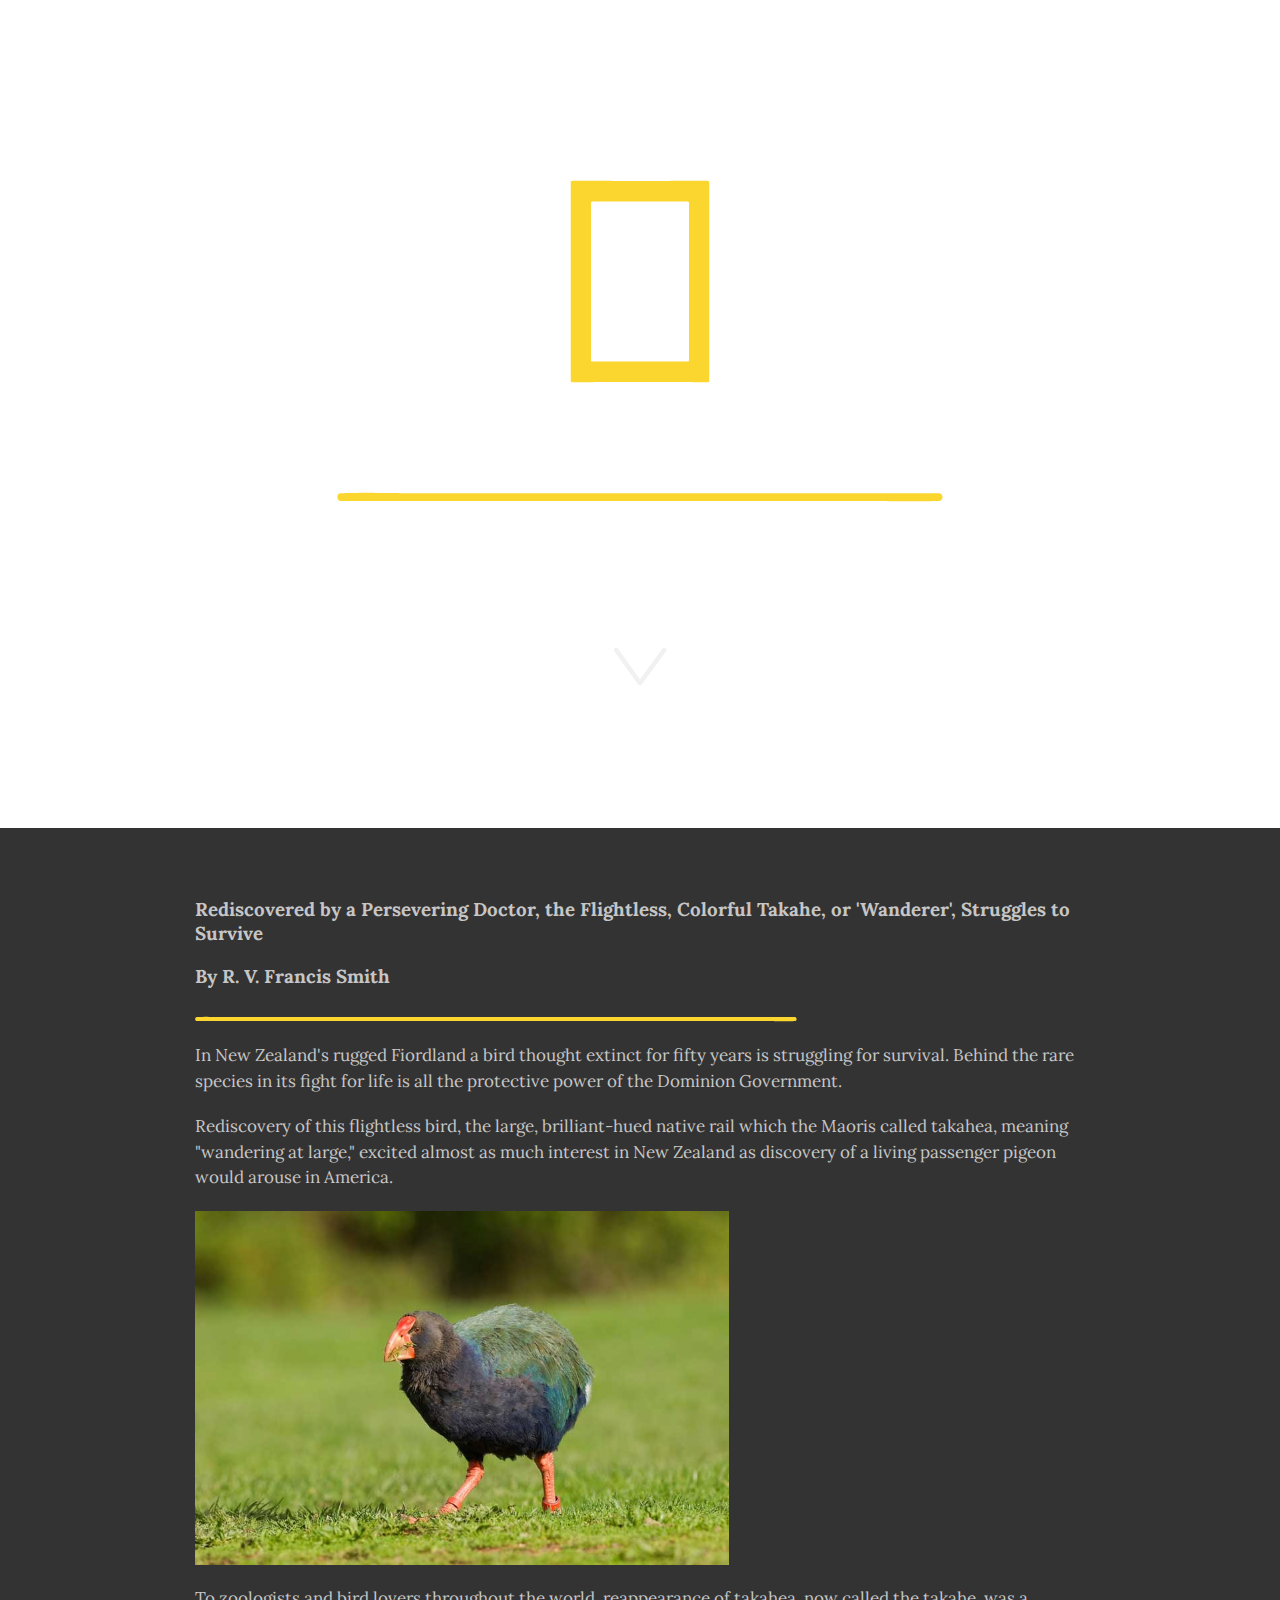
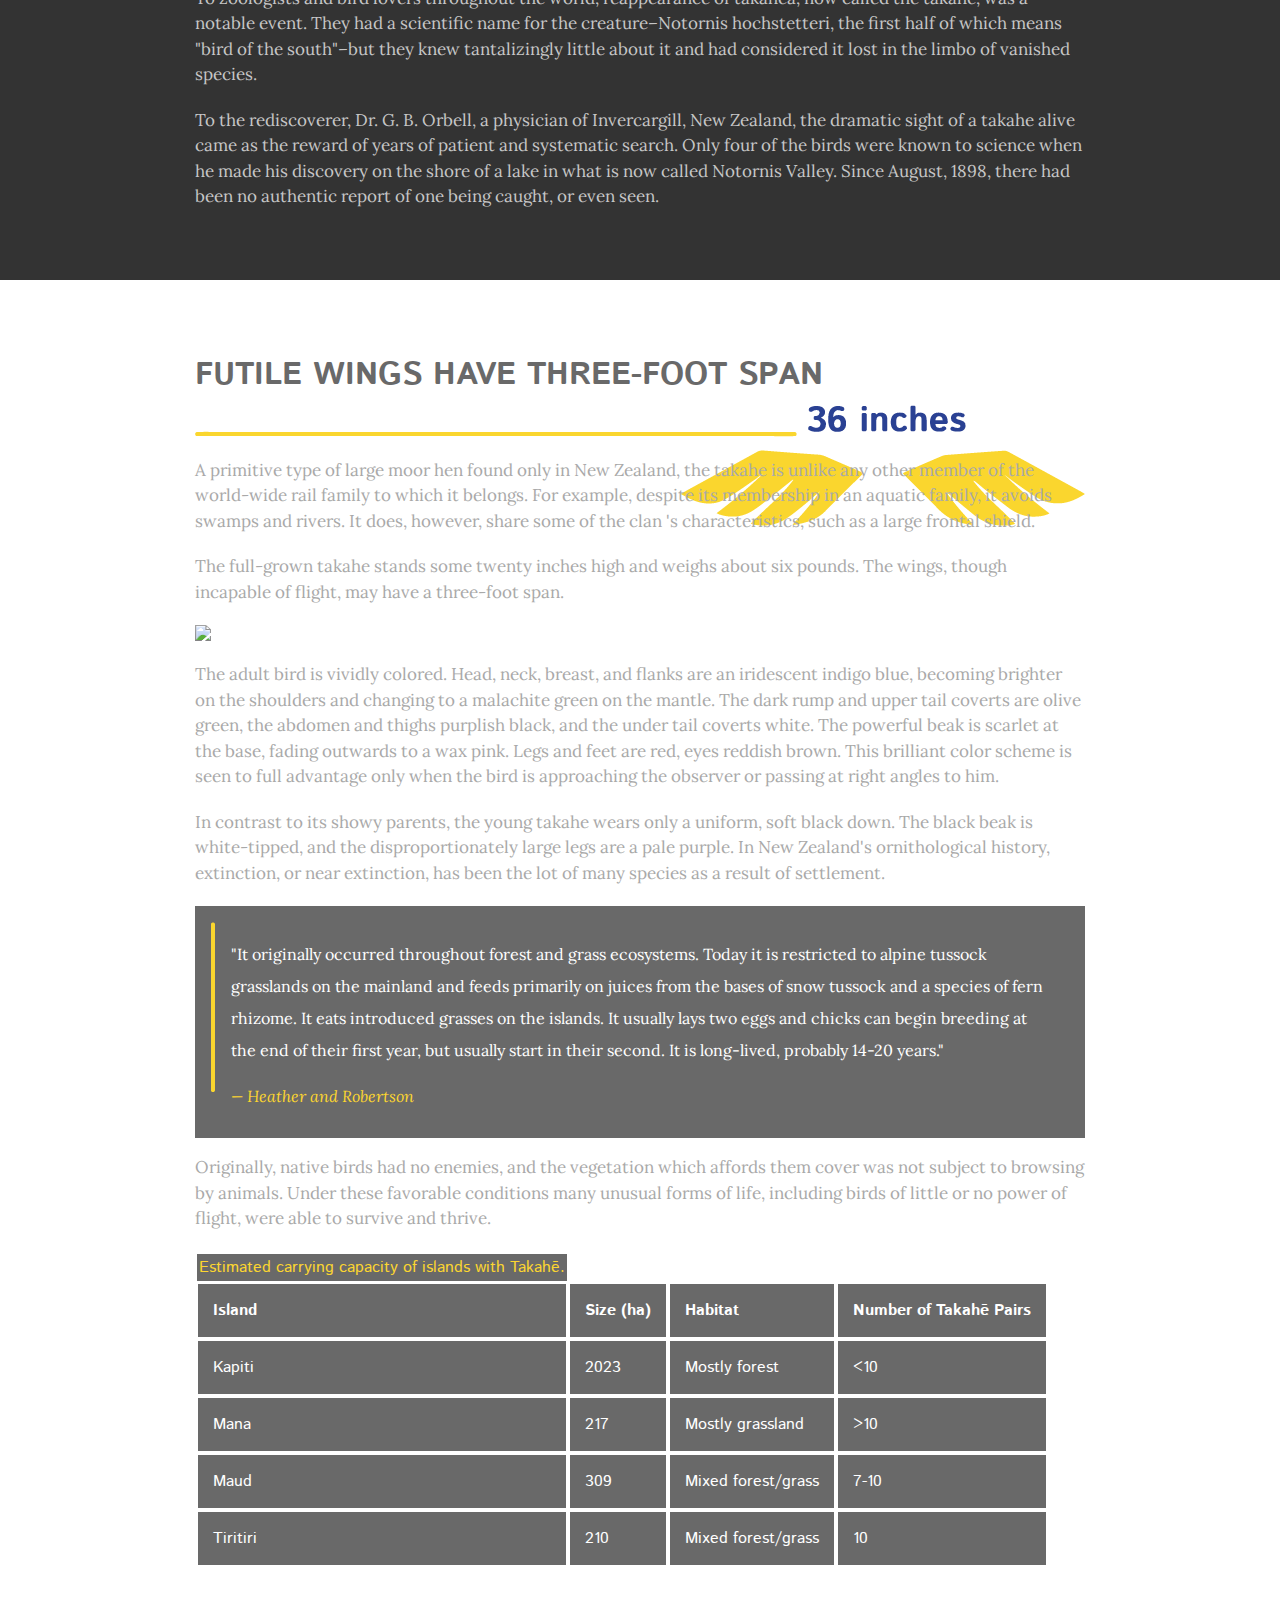
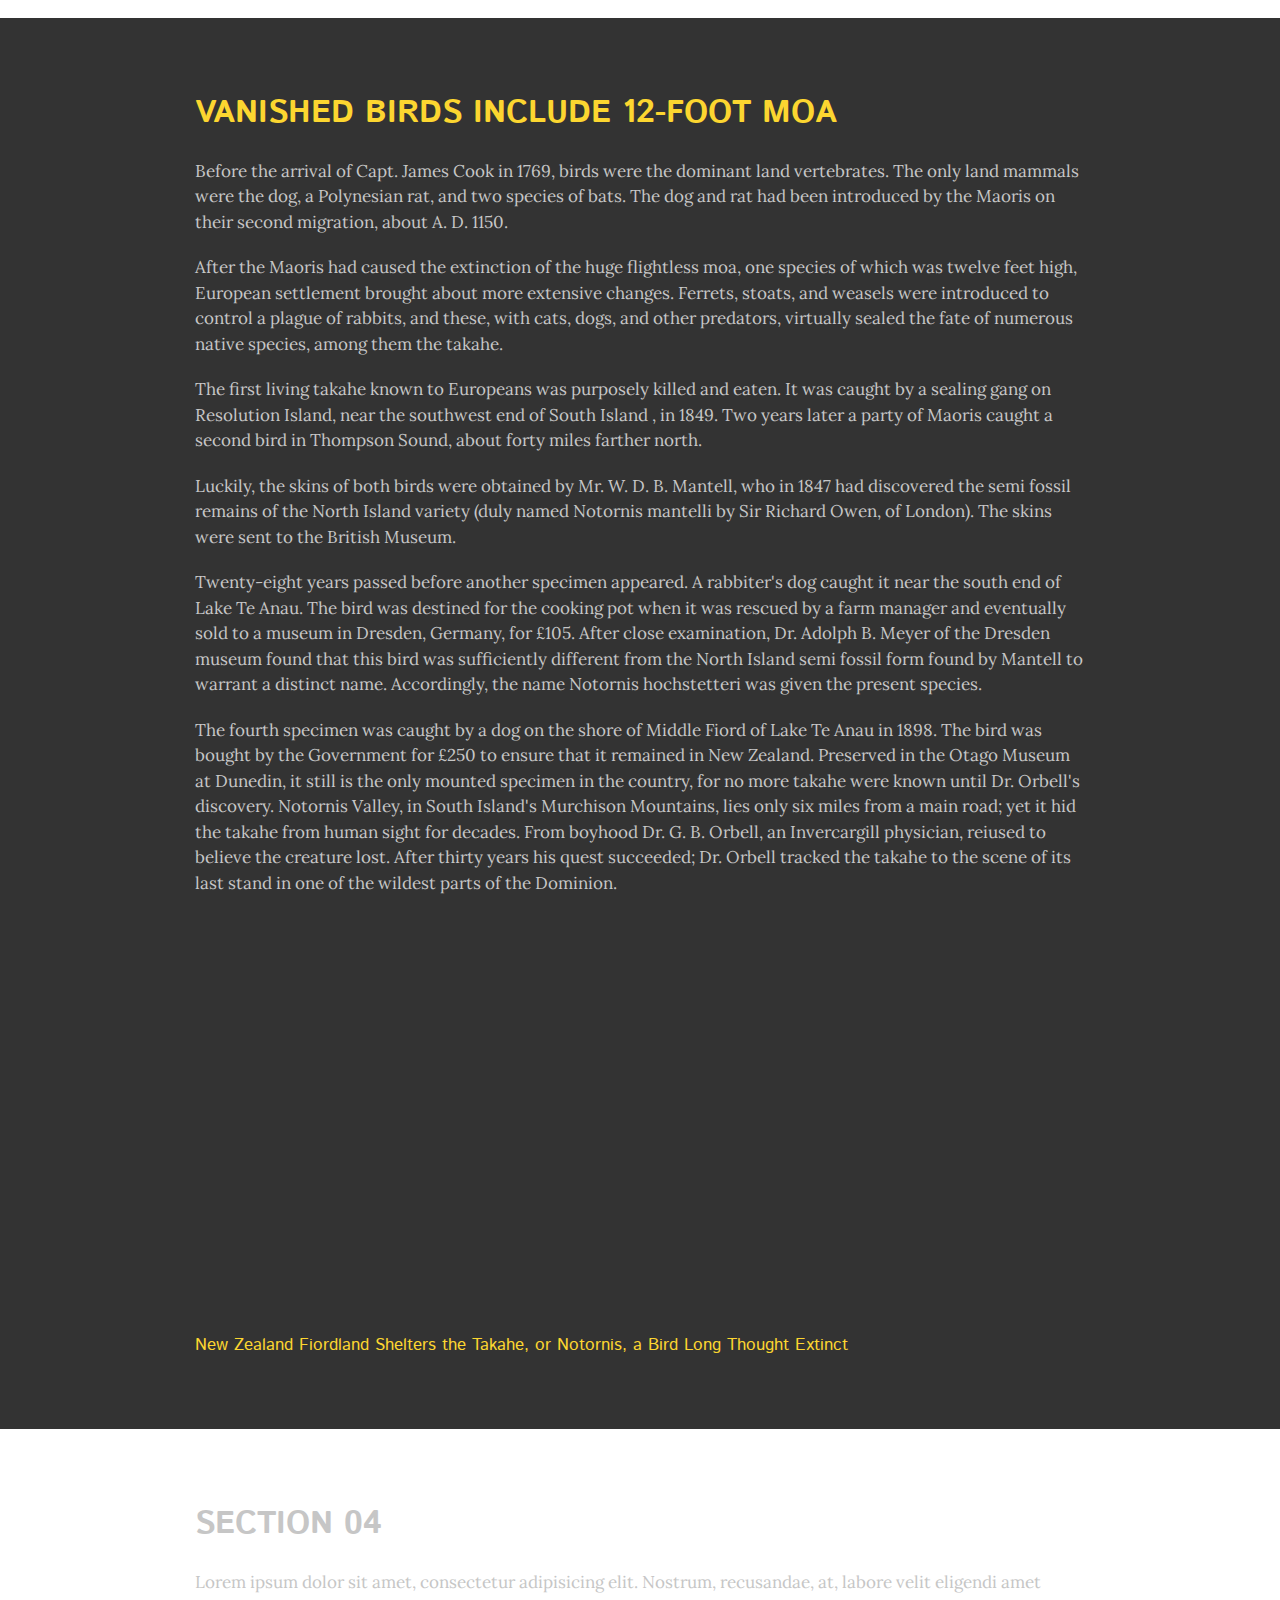
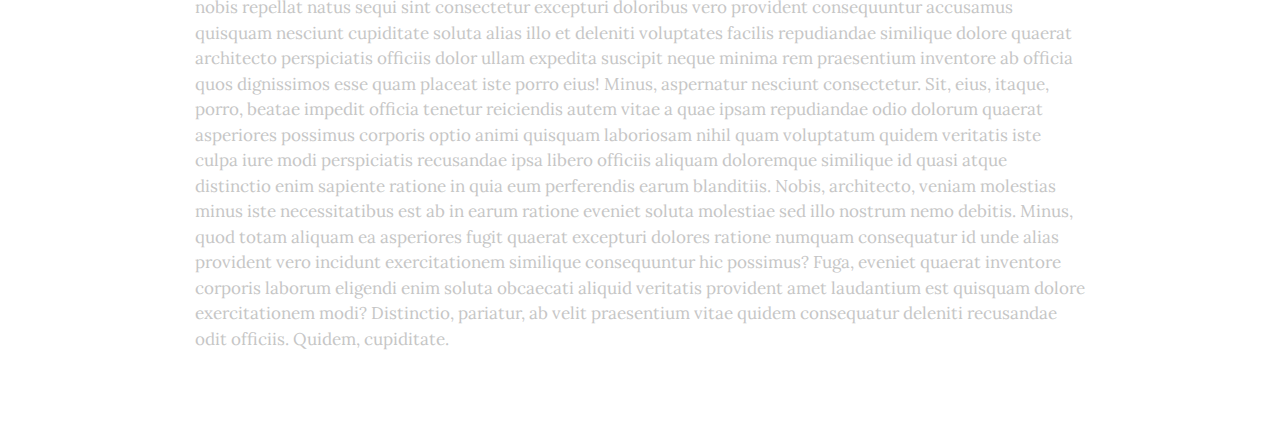
==== adjustment.html @ d8feb7a8 "changing font-family in table and captions" ====
<!DOCTYPE html>
<html>
     <header class="main_header">
      <!---------- Link to css ------------>
   <link href='adjustment-style.css' type='text/css' rel='stylesheet'/> 
       
         <!---------- Link to google font ------------>
    <style>
    @import url('https://fonts.googleapis.com/css?family=Istok+Web:400,700|Lora:400,400i');
    </style>
   <script src="https://ajax.googleapis.com/ajax/libs/jquery/1.11.2/jquery.min.js"></script>
       
<!--------------------- js ------------------>
 <script>
 $(function() {
   $('a[href*=#]:not([href=#])').click(function() {
     if (location.pathname.replace(/^\//,'') == this.pathname.replace(/^\//,'') && location.hostname == this.hostname) {
       var target = $(this.hash);
       target = target.length ? target : $('[name=' + this.hash.slice(1) +']');
       if (target.length) {
         $('html,body').animate({
           scrollTop: target.offset().top
         }, 1000);
         return false;
       }
     }
   });
 });
 </script>
    
        

</header>


  <!---------------- start of body ------------------>
  <body>
<div class="sections">
  
  <section id="hero">
<!---------------- logo ------------------>

      <a class="logo"><img src="img/national-geographic-logo@72x.png"></a>
      <h1>The National</h1>
    <h1> Geographic Magazine</h1>
          <div class="yellow-line"><img src="img/yellow-line@72x.png">
        </div>
          <h1>Finding an 'Extinct' New Zealand Bird</h1>
       
       <a class="arrow" href="#intro"><img src="img/small-arrow@72x.png"></a>
  </section>

  <section class="row dark" id="intro">
    <div class="content">
   
      <h3>Rediscovered by a Persevering Doctor, the Flightless, Colorful Takahe, or 'Wanderer', Struggles to Survive</h3>
      <h3>By R. V. Francis Smith</h3>
       <img src="img/yellow-line-thin@72x.png"> 
      
      <p>In New Zealand's rugged Fiordland a bird thought extinct for fifty years is struggling for survival. Behind the rare species in its fight for life is all the protective power of the Dominion Government.</p>
      <p>Rediscovery of this flightless bird, the large, brilliant-hued native rail which the Maoris called takahea, meaning "wandering at large," excited almost as much interest in New Zealand as discovery of a living passenger pigeon would arouse in America.</p>
      <section class="takahe-grass">
            
      <img src="img/takahe-grass.jpg">
      </section>
      <p>To zoologists and bird lovers throughout the world, reappearance of takahea, now called the takahe, was a notable event. They had a scientific name for the creature–Notornis hochstetteri, the first half of which means "bird of the south"–but they knew tantalizingly little about it and had considered it lost in the limbo of vanished species.</p>
    
      <p> To the rediscoverer, Dr. G. B. Orbell, a physician of Invercargill, New Zealand, the dramatic sight of a takahe alive came as the reward of years of patient and systematic search. Only four of the birds were known to science when he made his discovery on the shore of a lake in what is now called Notornis Valley. Since August, 1898, there had been no authentic report of one being caught, or even seen.</p>
      </div>
   </section>
   
   <!-- END row -->

  <section class="row" id="sec02">
    <div class="content">
      <h1>Futile Wings Have Three-Foot Span</h1>
       <img src="img/yellow-line-thin@72x.png"> 
      <p>
          A primitive type of large moor hen found only in New Zealand, the takahe is unlike any other member of the world-wide rail family to which it belongs. For example, despite its membership in an aquatic family, it avoids swamps and rivers. It does, however, share some of the clan 's characteristics, such as a large frontal shield.
      </p>
      <p>
          The full-grown takahe stands some twenty inches high and weighs about six pounds. The wings, though incapable of flight, may have a three-foot span.
      </p>
  
     <section class="takahe-bright">
      <img src="https://i.pinimg.com/originals/1d/c5/73/1dc573024960bf6b47e0f9b8e87a0f73.jpg">
     
      </section>
    <section class="takahe-wings">
       <img src="img/wing-span@72x.png">
    </section>
      <p>
          The adult bird is vividly colored. Head, neck, breast, and flanks are an iridescent indigo blue, becoming brighter on the shoulders and changing to a malachite green on the mantle. The dark rump and upper tail coverts are olive green, the abdomen and thighs purplish black, and the under tail coverts white. The powerful beak is scarlet at the base, fading outwards to a wax pink. Legs and feet are red, eyes reddish brown.

          This brilliant color scheme is seen to full advantage only when the bird is approaching the observer or passing at right angles to him.

      </p>
      <p>
           In contrast to its showy parents, the young takahe wears only a uniform, soft black down. The black beak is white-tipped, and the disproportionately large legs are a pale purple.

           In New Zealand's ornithological history, extinction, or near extinction, has been the lot of many species as a result of settlement.
      </p>
      <div class="quote">
      <div class="yellow-vertical">
      <img src="img/yellow-line-vertical@72x.png"></div>
      <p>
      <quote>
          "It originally occurred throughout forest and grass ecosystems. Today it is restricted to alpine tussock grasslands on the mainland and feeds primarily on juices from the bases of snow tussock and a species of fern rhizome. It eats introduced grasses on the islands. It usually lays two eggs and chicks can begin breeding at the end of their first year, but usually start in their second. It is long-lived, probably 14-20 years."    
    </quote>  
</p>
     
    <cite> — Heather and Robertson </cite>

        </div>
        <p>
            Originally, native birds had no enemies, and the vegetation which affords them cover was not subject to browsing by animals. Under these favorable conditions many unusual forms of life, including birds of little or no power of flight, were able to survive and thrive.
        </p>
        
        <!----------<img src="img/carrying-capacity.png">  --->
        
        <table class="table">
                    <caption> Estimated carrying capacity of islands with Takahē.</caption>

                    <tr>
                        <th>Island</th>
                        <th>Size (ha)</th>
                        <th>Habitat</th>
                        <th>Number of Takahē Pairs</th>
                    </tr>
                    <tr>
                        <td>Kapiti</td>
                        <td>2023</td>
                        <td>Mostly forest</td>
                        <td>&lt;10</td>
                    </tr>
                    <tr>
                        <td>Mana</td>
                        <td>217</td>
                        <td>Mostly grassland</td>
                        <td>>10</td>
                    </tr>
                    <tr>
                        <td>Maud</td>
                        <td>309</td>
                        <td>Mixed forest/grass</td>
                        <td>7-10</td>
                    </tr>
                    <tr>
                        <td>Tiritiri</td>
                        <td>210</td>
                        <td>Mixed forest/grass</td>
                        <td>10</td>
                    </tr>
                </table>
      </div>
      </section>
     
    <!---------------- END da row -------------->

  <section class="row dark" id="sec03">
    <div class="content">
      <h1>Vanished Birds Include 12-Foot Moa</h1>
      <p>Before the arrival of Capt. James Cook in 1769, birds were the dominant land vertebrates. The only land mammals were the dog, a Polynesian rat, and two species of bats. The dog and rat had been introduced by the Maoris on their second migration, about A. D. 1150.</p>
      <p>
      After the Maoris had caused the extinction of the huge flightless moa, one species of which was twelve feet high, European settlement brought about more extensive changes. Ferrets, stoats, and weasels were introduced to control a plague of rabbits, and these, with cats, dogs, and other predators, virtually sealed the fate of numerous native species, among them the takahe.
      </p>
      <p>
          The first living takahe known to Europeans was purposely killed and eaten. It was caught by a sealing gang on Resolution Island, near the southwest end of South Island , in 1849. Two years later a party of Maoris caught a second bird in Thompson Sound, about forty miles farther north.
      </p>
      
    <p>
        Luckily, the skins of both birds were obtained by Mr. W. D. B. Mantell, who in 1847 had discovered the semi fossil remains of the North Island variety (duly named Notornis mantelli by Sir Richard Owen, of London). The skins were sent to the British Museum.
    </p>
     <p>
         
         Twenty-eight years passed before another specimen appeared. A rabbiter's dog caught it near the south end of Lake Te Anau. The bird was destined for the cooking pot when it was rescued by a farm manager and eventually sold to a museum in Dresden, Germany, for £105.
        After close examination, Dr. Adolph B. Meyer of the Dresden museum found that this bird was sufficiently different from the North Island semi fossil form found by Mantell to warrant a distinct name. Accordingly, the name Notornis hochstetteri was given the present species.
     </p>
     
     <p>
         The fourth specimen was caught by a dog on the shore of Middle Fiord of Lake Te Anau in 1898. The bird was bought by the Government for £250 to ensure that it remained in New Zealand. Preserved in the Otago Museum at Dunedin, it still is the only mounted specimen in the country, for no more takahe were known until Dr. Orbell's discovery.

        Notornis Valley, in South Island's Murchison Mountains, lies only six miles from a main road; yet it hid the takahe from human sight for decades. From boyhood Dr. G. B. Orbell, an Invercargill physician, reiused to believe the creature lost. After thirty years his quest succeeded; Dr. Orbell tracked the takahe to the scene of its last stand in one of the wildest parts of the Dominion.
     </p>
      <style>
      #map {
        height: 400px;
        width: 100%;
       }
    </style>
      <div id="map"></div>
    <script>
      function initMap() {
        var uluru = {lat: -45.232728, lng: 167.500129};
        var map = new google.maps.Map(document.getElementById('map'), {
          zoom: 6.5,
          center: uluru
        });
        var marker = new google.maps.Marker({
          position: uluru,
          map: map
        });
      }
    </script>     
    <script async defer
    src="https://maps.googleapis.com/maps/api/js?key=AIzaSyCm8Kl_tvmMk_dpbLl_w2_If7Wk49fH0-c&callback=initMap">
    </script>
     <!-------- map ----
     <img src="img/new-zealand.png">
      ----->
      
      <p class="map-caption">
           New Zealand Fiordland Shelters the Takahe, or Notornis, a Bird Long Thought Extinct
      </p>
      </div>
  </section><!-- END this row ------->

  <section class="row" id="sec04">
    <div class="content">
      <h1>Section 04</h1>
      <p>Lorem ipsum dolor sit amet, consectetur adipisicing elit. Nostrum, recusandae, at, labore velit eligendi amet nobis repellat natus sequi sint consectetur excepturi doloribus vero provident consequuntur accusamus quisquam nesciunt cupiditate soluta alias illo et deleniti voluptates facilis repudiandae similique dolore quaerat architecto perspiciatis officiis dolor ullam expedita suscipit neque minima rem praesentium inventore ab officia quos dignissimos esse quam placeat iste porro eius! Minus, aspernatur nesciunt consectetur. Sit, eius, itaque, porro, beatae impedit officia tenetur reiciendis autem vitae a quae ipsam repudiandae odio dolorum quaerat asperiores possimus corporis optio animi quisquam laboriosam nihil quam voluptatum quidem veritatis iste culpa iure modi perspiciatis recusandae ipsa libero officiis aliquam doloremque similique id quasi atque distinctio enim sapiente ratione in quia eum perferendis earum blanditiis. Nobis, architecto, veniam molestias minus iste necessitatibus est ab in earum ratione eveniet soluta molestiae sed illo nostrum nemo debitis. Minus, quod totam aliquam ea asperiores fugit quaerat excepturi dolores ratione numquam consequatur id unde alias provident vero incidunt exercitationem similique consequuntur hic possimus? Fuga, eveniet quaerat inventore corporis laborum eligendi enim soluta obcaecati aliquid veritatis provident amet laudantium est quisquam dolore exercitationem modi? Distinctio, pariatur, ab velit praesentium vitae quidem consequatur deleniti recusandae odit officiis. Quidem, cupiditate.</p>
    </div>
  </section><!-- END row -->
  
  <!-- Scroll-to-Top -->
  <a href="#" class="scrollup"><i class="fa fa-arrow-circle-o-up"></i></a>
  
</div><!-- END sections -->
</body>
</html>
---- adjustment-style.css ----
* {
  box-sizing: border-box;
}

body {
  color: #c6c6c6;
  background-color: white;
  font-family: 'lora', sans-serif;
  font-size: 1em;
  padding: 0;
  margin: 0;
}

a {
  text-decoration: none;
}


/*-------------------- add shadow to h1--------*/

h1 {
  font-size: 2em;
  line-height: 1.5em;
  text-transform: uppercase;
  font-family: 'istok web', sans-serif;
}

h2 {
    text-align: left;
    font-size: .7em;
    display: inline-block;
}

p {
  margin-bottom: 20px;
  font-size: 17px;
   line-height: 1.5em;
}

#intro h1 {
   color: #FCD630;
}
.row {
  width: 100%;  
  margin: 0 auto;
  position: relative;
  padding: 0 2%;
}
.content {
  max-width: 940px;
  width: 100%;  
  margin: 0 auto;
  padding: 50px 2% 50px;
}
.header .row .content {}
.dark {background:#333;}

#hero {
  position: relative;
  background: url(https://images.pexels.com/photos/1005255/pexels-photo-1005255.jpeg?auto=compress&cs=tinysrgb&dpr=2&h=650&w=940) no-repeat center center fixed;
  background-size: cover;
  text-align: center;
  color: #fff;
  padding-top: 20vh;
  padding-bottom: 15vh;
  min-height: 50vh;
  letter-spacing: 2px;
  font-family: "istok web", sans-serif;
}
#hero h1 {
  font-size: 2em;
  line-height: .5em;
  text-align: center;
}

@media only screen and (max-width: 766px) {
  .header {
    padding-top: 25px;
  }
}

@media only screen and (max-width: 766px) {
  #hero {
      background: 100vh;
  }
}

.logo {
  width: 50px;
  margin: auto;
  display: inline;
  line-height: 1em;
}
@media only screen and (max-width: 766px) {
  .logo {
    float: none;
  }
}
.yellow-line {
  padding-bottom: 2em;
    
}
.arrow {
  padding-top: 3em;
  margin: auto;
  display: inline-block;
}

.arrow img:hover {
    transform: scale(1.3, 1.3);
    transition: .3s
}
@media only screen and (max-width: 766px) {
  .arrow {
    float: none;
  }
}

.takahe-grass img {
    width: 60%;
    height: 50%;
    
}

/*-------- img hover --------
.takahe-grass img:hover {
    transform: scale(1.3, 1.3);
    transition: .3s
}

------*/

#sec02 h1 {
    
    color: dimgray;
}

#sec02 {
    
    color: darkgray
}

.takahe-bright img {
    max-width: 50vw;
    height: 50vh;
    
}

.takahe-wings img {
    float: right;
    margin-top: -15em;
}

.quote {
    background: dimgrey;
    padding-bottom: 2em;
}

.quote p {
    font-size: 1em;
    line-height: 2em;
    padding-top: 2em;
    padding-left: 2em;
    padding-right: 2em;
    color: white;
    
}

.quote cite {
    color: #FCD630;
}

.quote img {
    display: inline-flex;
    float: left;
    padding-right: 1em;
    padding-left: 1em;
    padding-top: 1em;
    
}
table  {
  font-family: 'istok web', sans-serif;
}

th, td {
    padding: 15px;
    text-align: left;
    border: 1px solid;
    background: dimgrey;
    color: white;
}

.table caption {
    
    text-align: left;
    margin: auto;
    display: inline-table;
    background: dimgrey;
    color: #FCD630;
    font-family: 'istok web', sans-serif;
}


#sec03 h1 

{
    color: #FCD630;
    
}

.map-caption {
    
    color: #FCD630;
    font-family: 'istok web', sans-serif;
}
/*---------------- nav ---------

@media only screen and (max-width: 766px) {
  nav {
    width: 100%;
  }
}
nav ul {
  list-style: none;
  overflow: hidden;
}
@media only screen and (max-width: 766px) {
  nav ul {
    padding-top: 10px;
    margin-bottom: 22px;
    float: left;
    text-align: center;
    width: 100%;
  }
}
nav ul li {
  display: inline-block;
  margin: auto;
  line-height: 1.5;
}
@media only screen and (max-width: 766px) {
  nav ul li {
    width: 100%;
    padding: 7px 0;
    margin: 0;
  }
}
nav ul a {
  color: #888888;
  text-transform: uppercase;
  font-size: 12px;
  border-top: 1px solid transparent;
  border-bottom: 1px solid transparent;
  transition: all 500ms linear;
}
nav ul a.active {
  border-top: 1px solid gray;
  border-bottom: 1px solid gray;
  transition: all 500ms 100ms linear;
}


-------*/
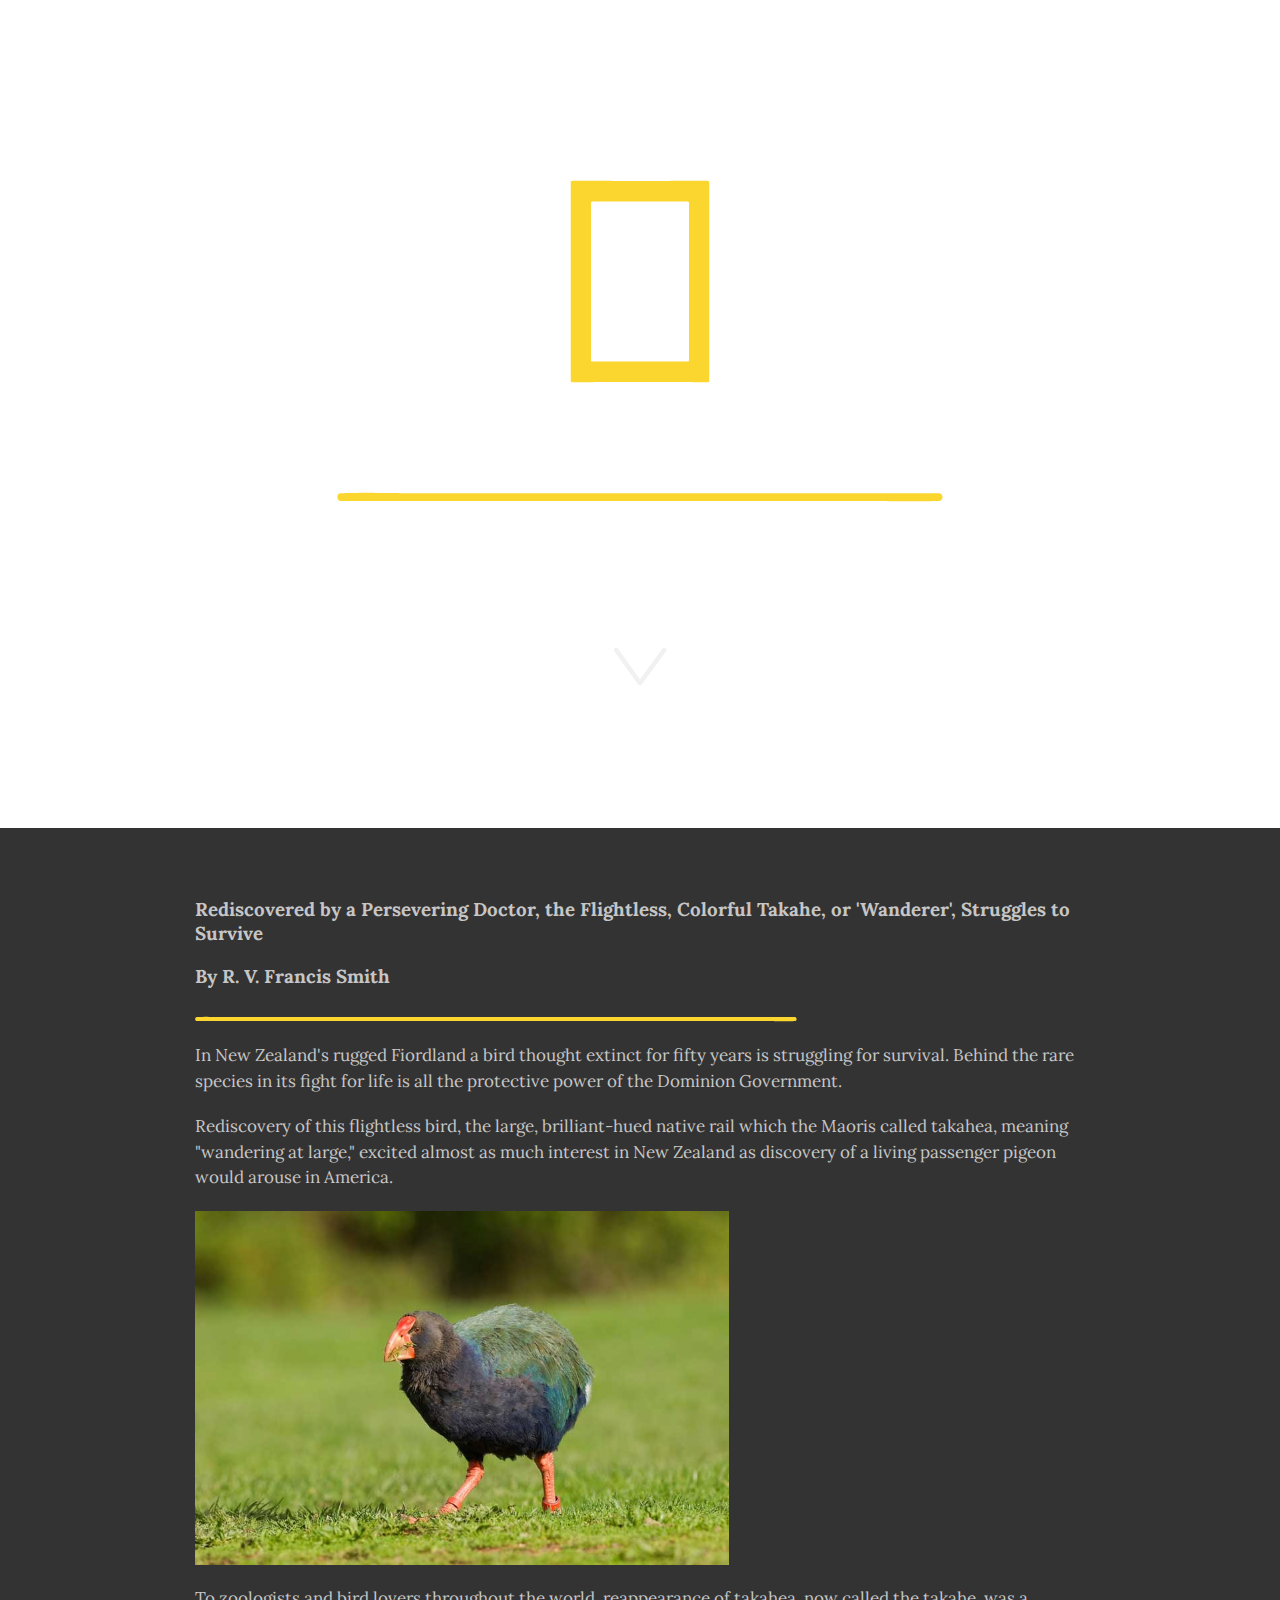
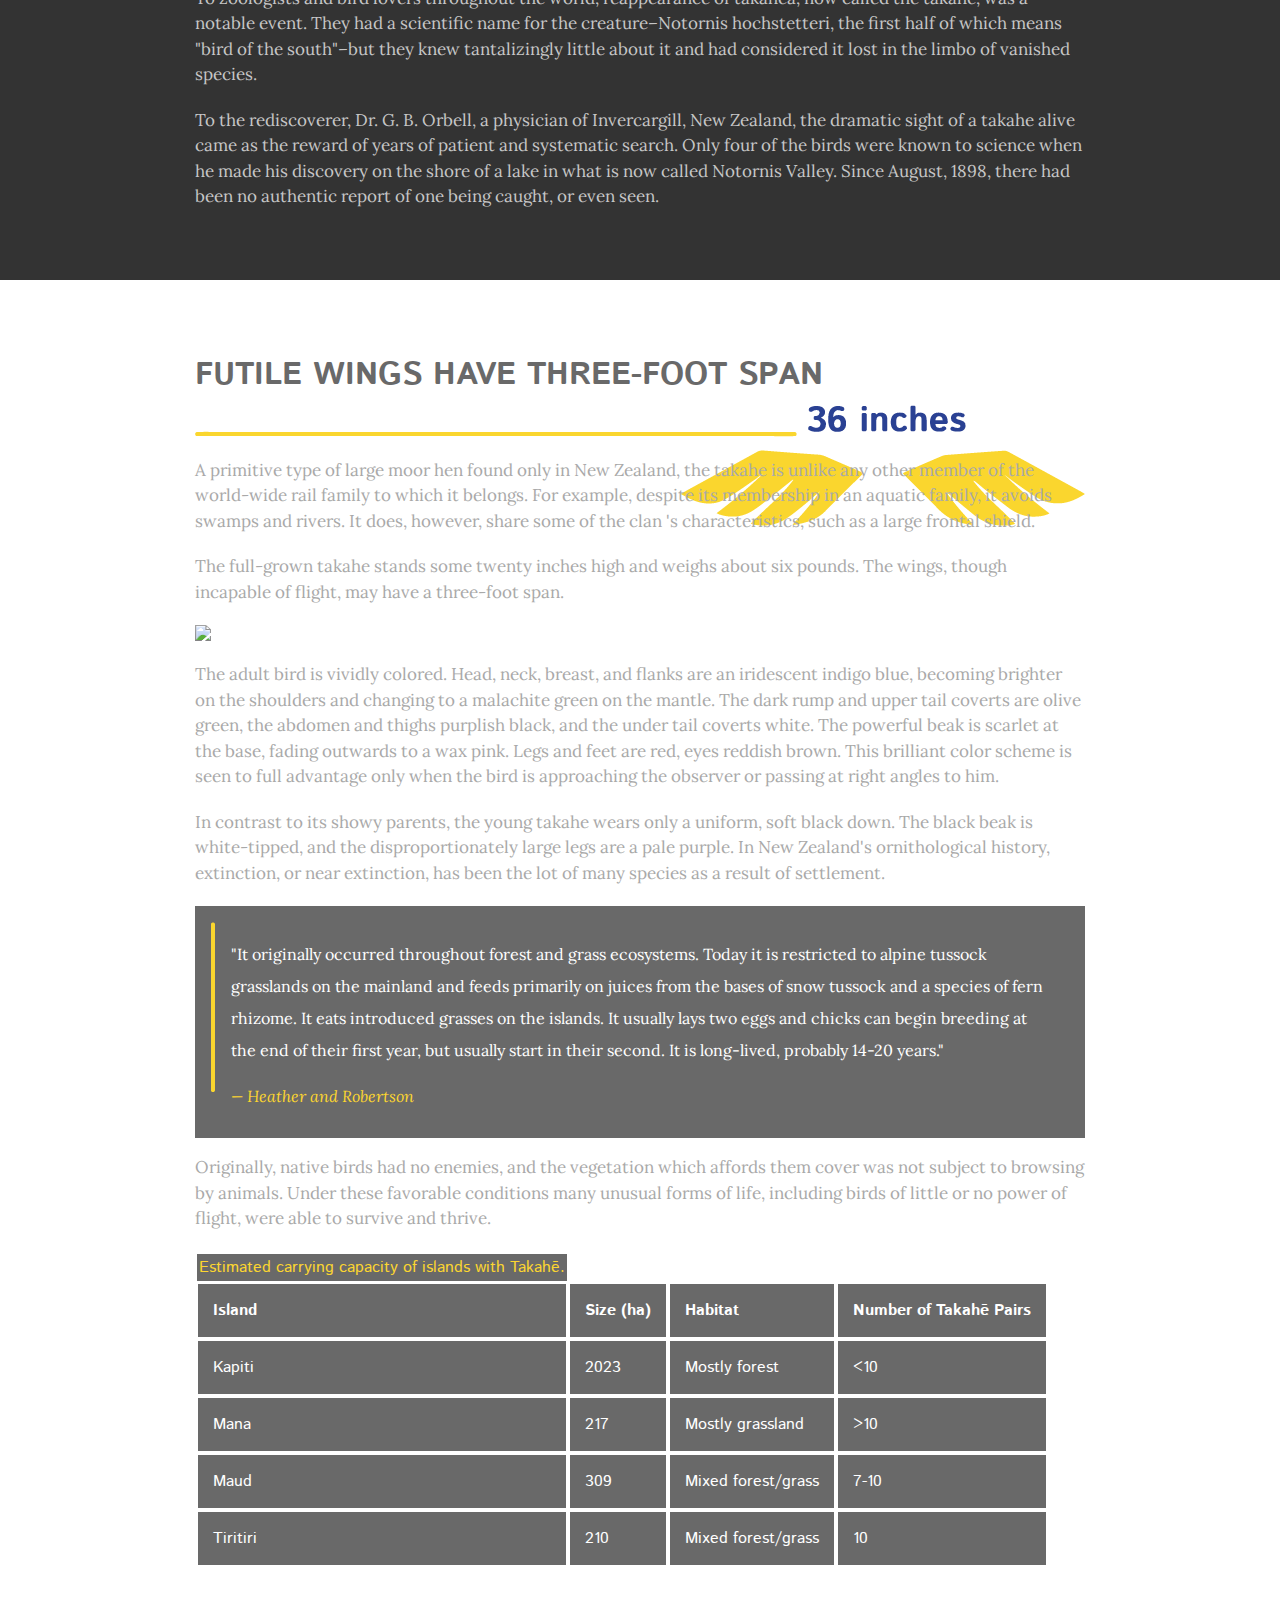
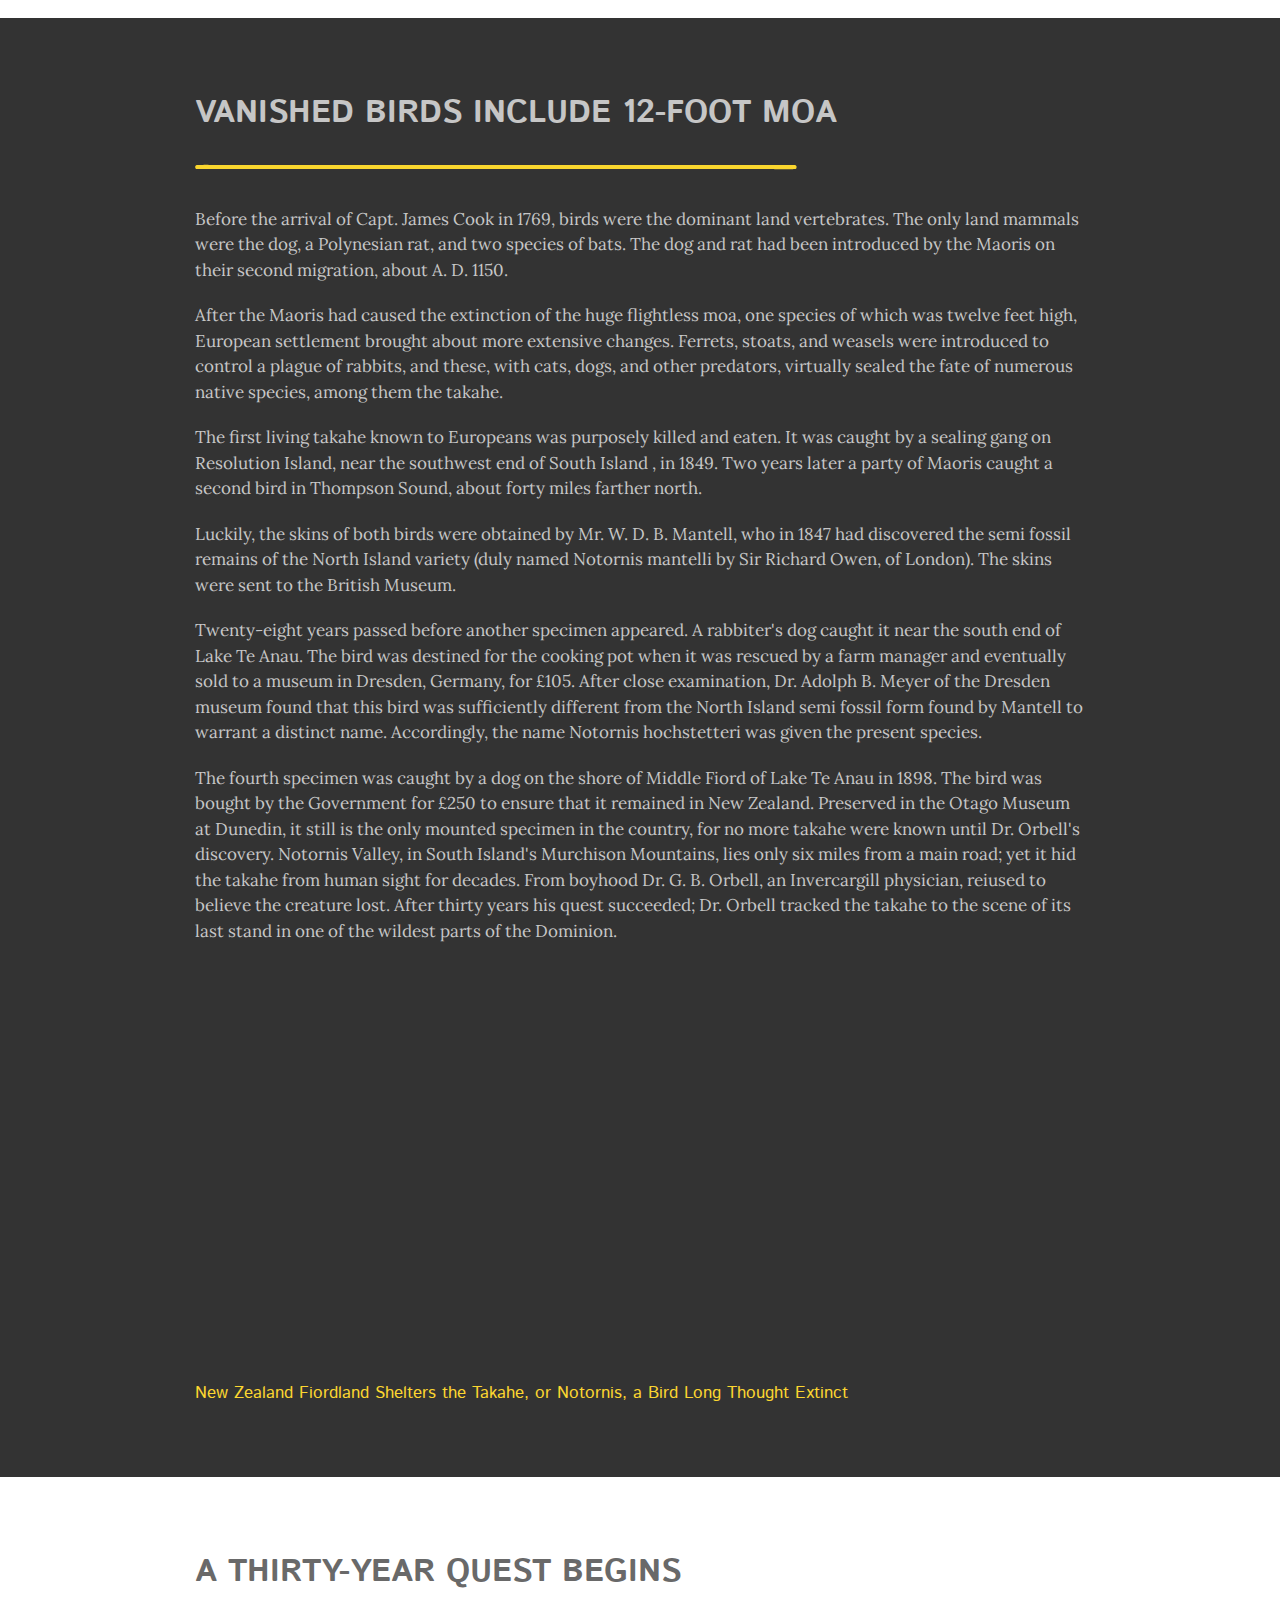
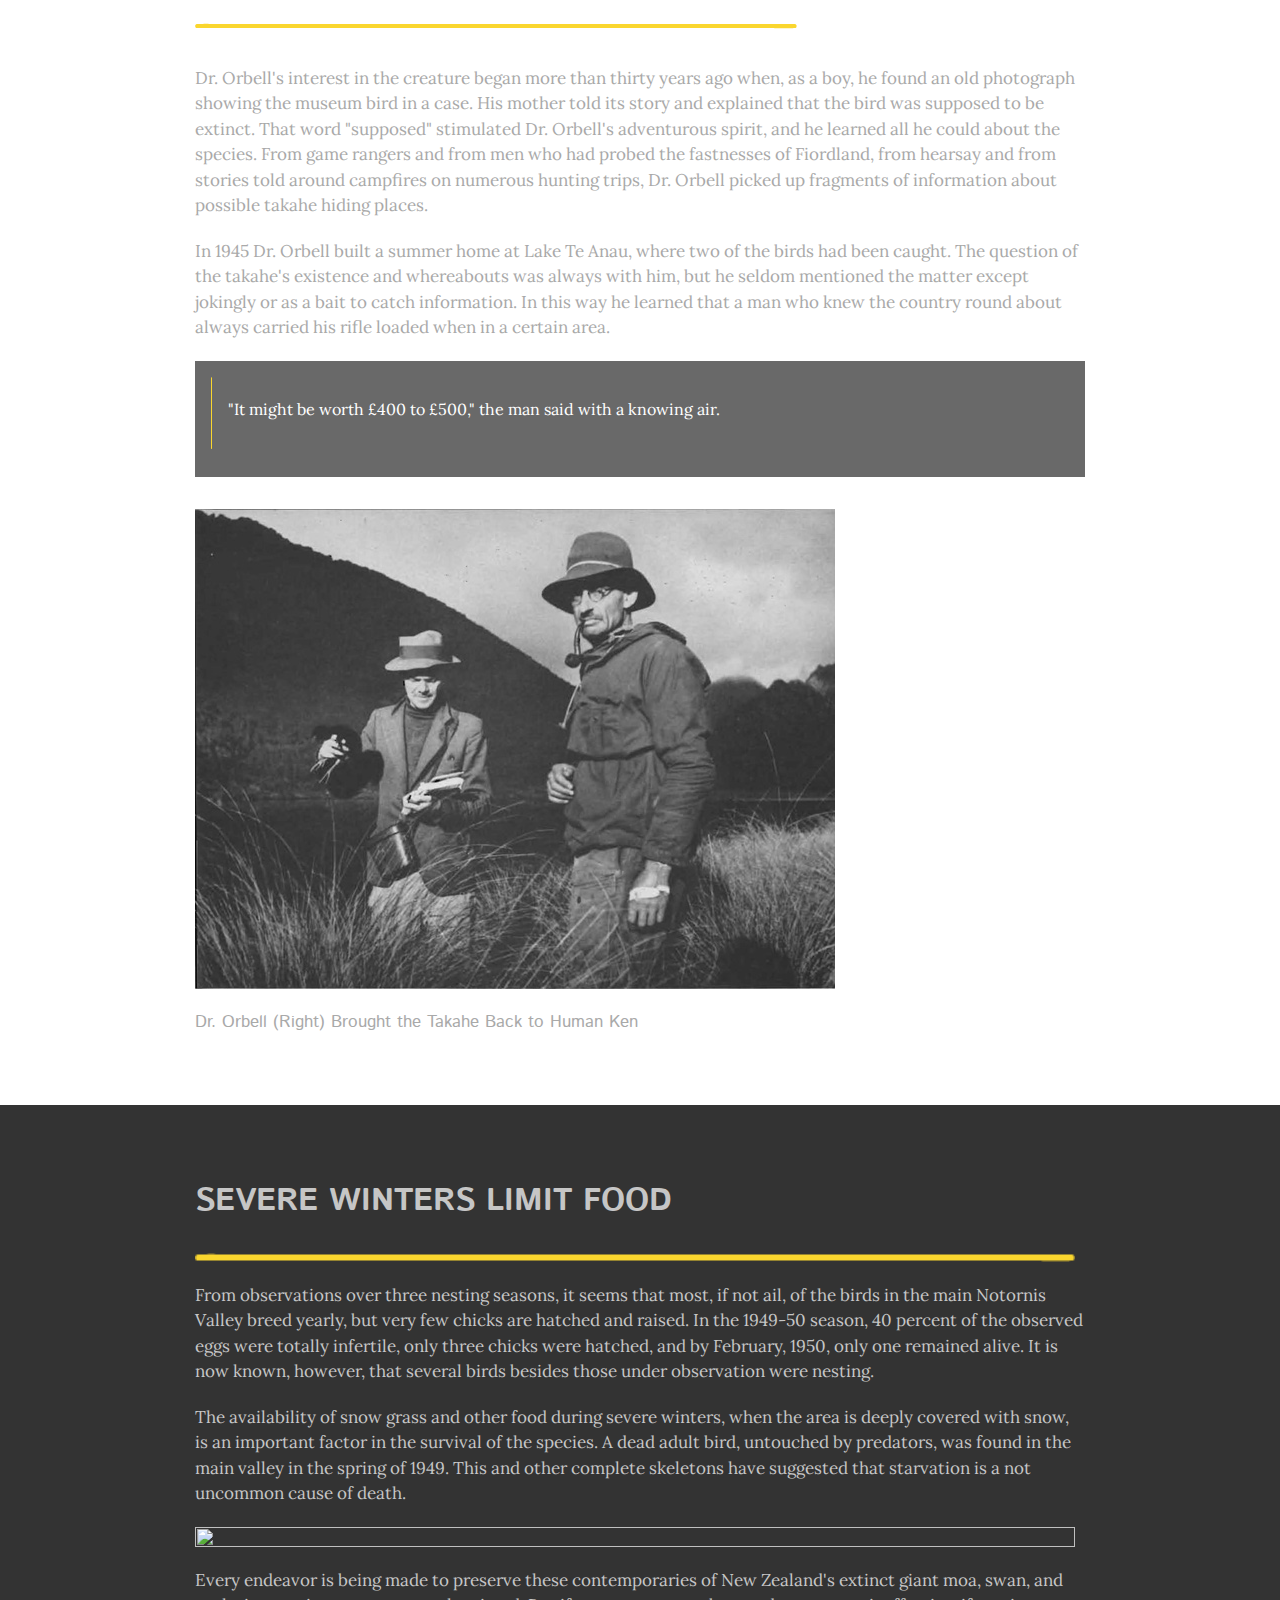
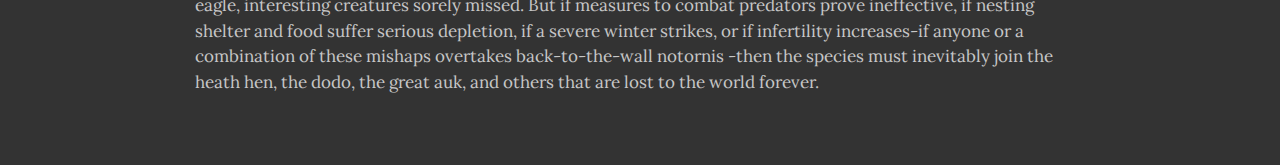
==== commit c0da42e1: "adding section 5, adding winter img" ====
--- a/adjustment.html
+++ b/adjustment.html
@@ -159,7 +159,8 @@
 
   <section class="row dark" id="sec03">
     <div class="content">
-      <h1>Vanished Birds Include 12-Foot Moa</h1>
+      <h1>Vanished Birds Include 12-Foot Moa
+       <img src="img/yellow-line-thin@72x.png"> </h1>
       <p>Before the arrival of Capt. James Cook in 1769, birds were the dominant land vertebrates. The only land mammals were the dog, a Polynesian rat, and two species of bats. The dog and rat had been introduced by the Maoris on their second migration, about A. D. 1150.</p>
       <p>
       After the Maoris had caused the extinction of the huge flightless moa, one species of which was twelve feet high, European settlement brought about more extensive changes. Ferrets, stoats, and weasels were introduced to control a plague of rabbits, and these, with cats, dogs, and other predators, virtually sealed the fate of numerous native species, among them the takahe.
@@ -213,14 +214,64 @@
            New Zealand Fiordland Shelters the Takahe, or Notornis, a Bird Long Thought Extinct
       </p>
       </div>
-  </section><!-- END this row ------->
+  </section>
+  <!------------------ END this row ------->
 
   <section class="row" id="sec04">
     <div class="content">
-      <h1>Section 04</h1>
-      <p>Lorem ipsum dolor sit amet, consectetur adipisicing elit. Nostrum, recusandae, at, labore velit eligendi amet nobis repellat natus sequi sint consectetur excepturi doloribus vero provident consequuntur accusamus quisquam nesciunt cupiditate soluta alias illo et deleniti voluptates facilis repudiandae similique dolore quaerat architecto perspiciatis officiis dolor ullam expedita suscipit neque minima rem praesentium inventore ab officia quos dignissimos esse quam placeat iste porro eius! Minus, aspernatur nesciunt consectetur. Sit, eius, itaque, porro, beatae impedit officia tenetur reiciendis autem vitae a quae ipsam repudiandae odio dolorum quaerat asperiores possimus corporis optio animi quisquam laboriosam nihil quam voluptatum quidem veritatis iste culpa iure modi perspiciatis recusandae ipsa libero officiis aliquam doloremque similique id quasi atque distinctio enim sapiente ratione in quia eum perferendis earum blanditiis. Nobis, architecto, veniam molestias minus iste necessitatibus est ab in earum ratione eveniet soluta molestiae sed illo nostrum nemo debitis. Minus, quod totam aliquam ea asperiores fugit quaerat excepturi dolores ratione numquam consequatur id unde alias provident vero incidunt exercitationem similique consequuntur hic possimus? Fuga, eveniet quaerat inventore corporis laborum eligendi enim soluta obcaecati aliquid veritatis provident amet laudantium est quisquam dolore exercitationem modi? Distinctio, pariatur, ab velit praesentium vitae quidem consequatur deleniti recusandae odit officiis. Quidem, cupiditate.</p>
+      <h1>A Thirty-Year Quest Begins
+       <img src="img/yellow-line-thin@72x.png"> </h1>
+      <p>Dr. Orbell's interest in the creature began more than thirty years ago when, as a boy, he found an old photograph showing the museum bird in a case. His mother told its story and explained that the bird was supposed to be extinct.
+
+    That word "supposed" stimulated Dr. Orbell's adventurous spirit, and he learned all he could about the species. From game rangers and from men who had probed the fastnesses of Fiordland, from hearsay and from stories told around campfires on numerous hunting trips, Dr. Orbell picked up fragments of information about possible takahe hiding places.</p>
+    
+    <p>
+        In 1945 Dr. Orbell built a summer home at Lake Te Anau, where two of the birds had been caught. The question of the takahe's existence and whereabouts was always with him, but he seldom mentioned the matter except jokingly or as a bait to catch information. In this way he learned that a man who knew the country round about always carried his rifle loaded when in a certain area.
+    </p>
+     <div class="quote">
+      <div class="yellow-vertical-img">
+      <img src="img/yellow-line-vertical@72x.png"></div>
+      <p>
+      <quote>
+          "It might be worth £400 to £500," the man said with a knowing air.    
+    </quote>  
+</p>
+     
+    <cite></cite>
+
+        </div>
+        <div class="pipe">
+    <img src="img/bent-billiard-pipe.jpg">
+  
     </div>
-  </section><!-- END row -->
+      <p class="caption">
+        Dr. Orbell (Right) Brought the Takahe Back to Human Ken
+    </p>
+    </div>
+  </section>
+  
+  <!---------- END this row ---------->
+  
+   <section class="row dark" id="sec05">
+    <div class="content">
+   
+      <h1> Severe Winters Limit Food</h1>
+       <img src="img/yellow-line-thin@72x.png"> 
+      
+      <p>From observations over three nesting seasons, it seems that most, if not ail, of the birds in the main Notornis Valley breed yearly, but very few chicks are hatched and raised. In the 1949-50 season, 40 percent of the observed eggs were totally infertile, only three chicks were hatched, and by February, 1950, only one remained alive. It is now known, however, that several birds besides those under observation were nesting.</p>
+      <p>The availability of snow grass and other food during severe winters, when the area is deeply covered with snow, is an important factor in the survival of the species. A dead adult bird, untouched by predators, was found in the main valley in the spring of 1949. This and other complete skeletons have suggested that starvation is a not uncommon cause of death.</p>
+      <section class="takahe-grass">
+            
+      <img src="https://images.pexels.com/photos/1008144/pexels-photo-1008144.jpeg?auto=compress&cs=tinysrgb&dpr=2&h=650&w=940">
+      
+      </section>
+      <p>Every endeavor is being made to preserve these contemporaries of New Zealand's extinct giant moa, swan, and eagle, interesting creatures sorely missed. But if measures to combat predators prove ineffective, if nesting shelter and food suffer serious depletion, if a severe winter strikes, or if infertility increases-if anyone or a combination of these mishaps overtakes back-to-the-wall notornis -then the species must inevitably join the heath hen, the dodo, the great auk, and others that are lost to the world forever.</p>
+    
+      </div>
+   </section>
+   
+   <!-- END row -->
+
   
   <!-- Scroll-to-Top -->
   <a href="#" class="scrollup"><i class="fa fa-arrow-circle-o-up"></i></a>
--- a/adjustment-style.css
+++ b/adjustment-style.css
@@ -204,7 +204,6 @@
 #sec03 h1 
 
 {
-    color: #FCD630;
     
 }
 
@@ -212,6 +211,40 @@
     
     color: #FCD630;
     font-family: 'istok web', sans-serif;
+}
+
+
+.yellow-vertical-img img {
+    max-height: 5.5em;
+}
+
+#sec04 quote {
+    
+    color: white;
+}
+
+#sec04 h1 {
+    color: dimgray;
+}
+
+#sec04 p {
+    
+    color: darkgray;
+}
+
+.pipe {
+    padding-top: 2em;
+   align-items: center;
+    display: inline-flex;
+}
+
+#sec04 .caption {
+
+    font-family: 'istok web', sans-serif;
+    
+}
+#sec05 img {
+    width: 55em;
 }
 /*---------------- nav ---------
 
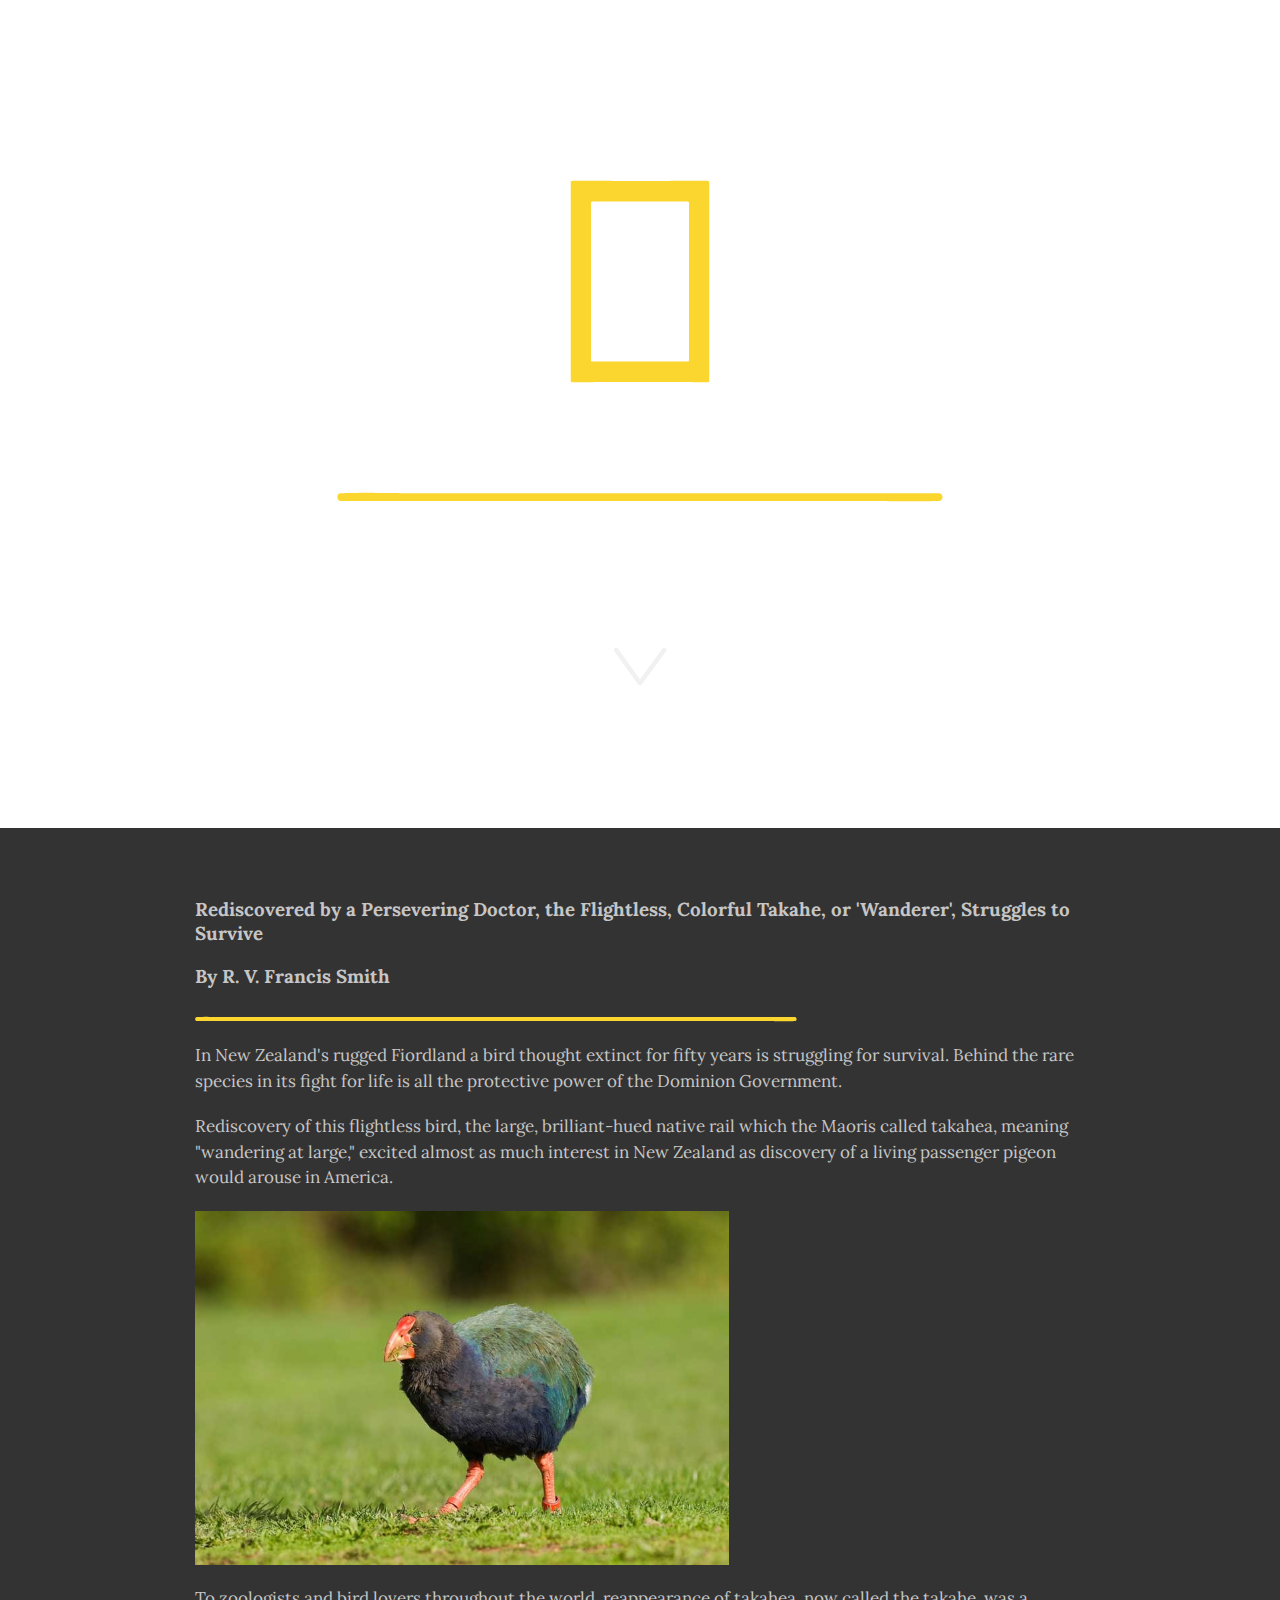
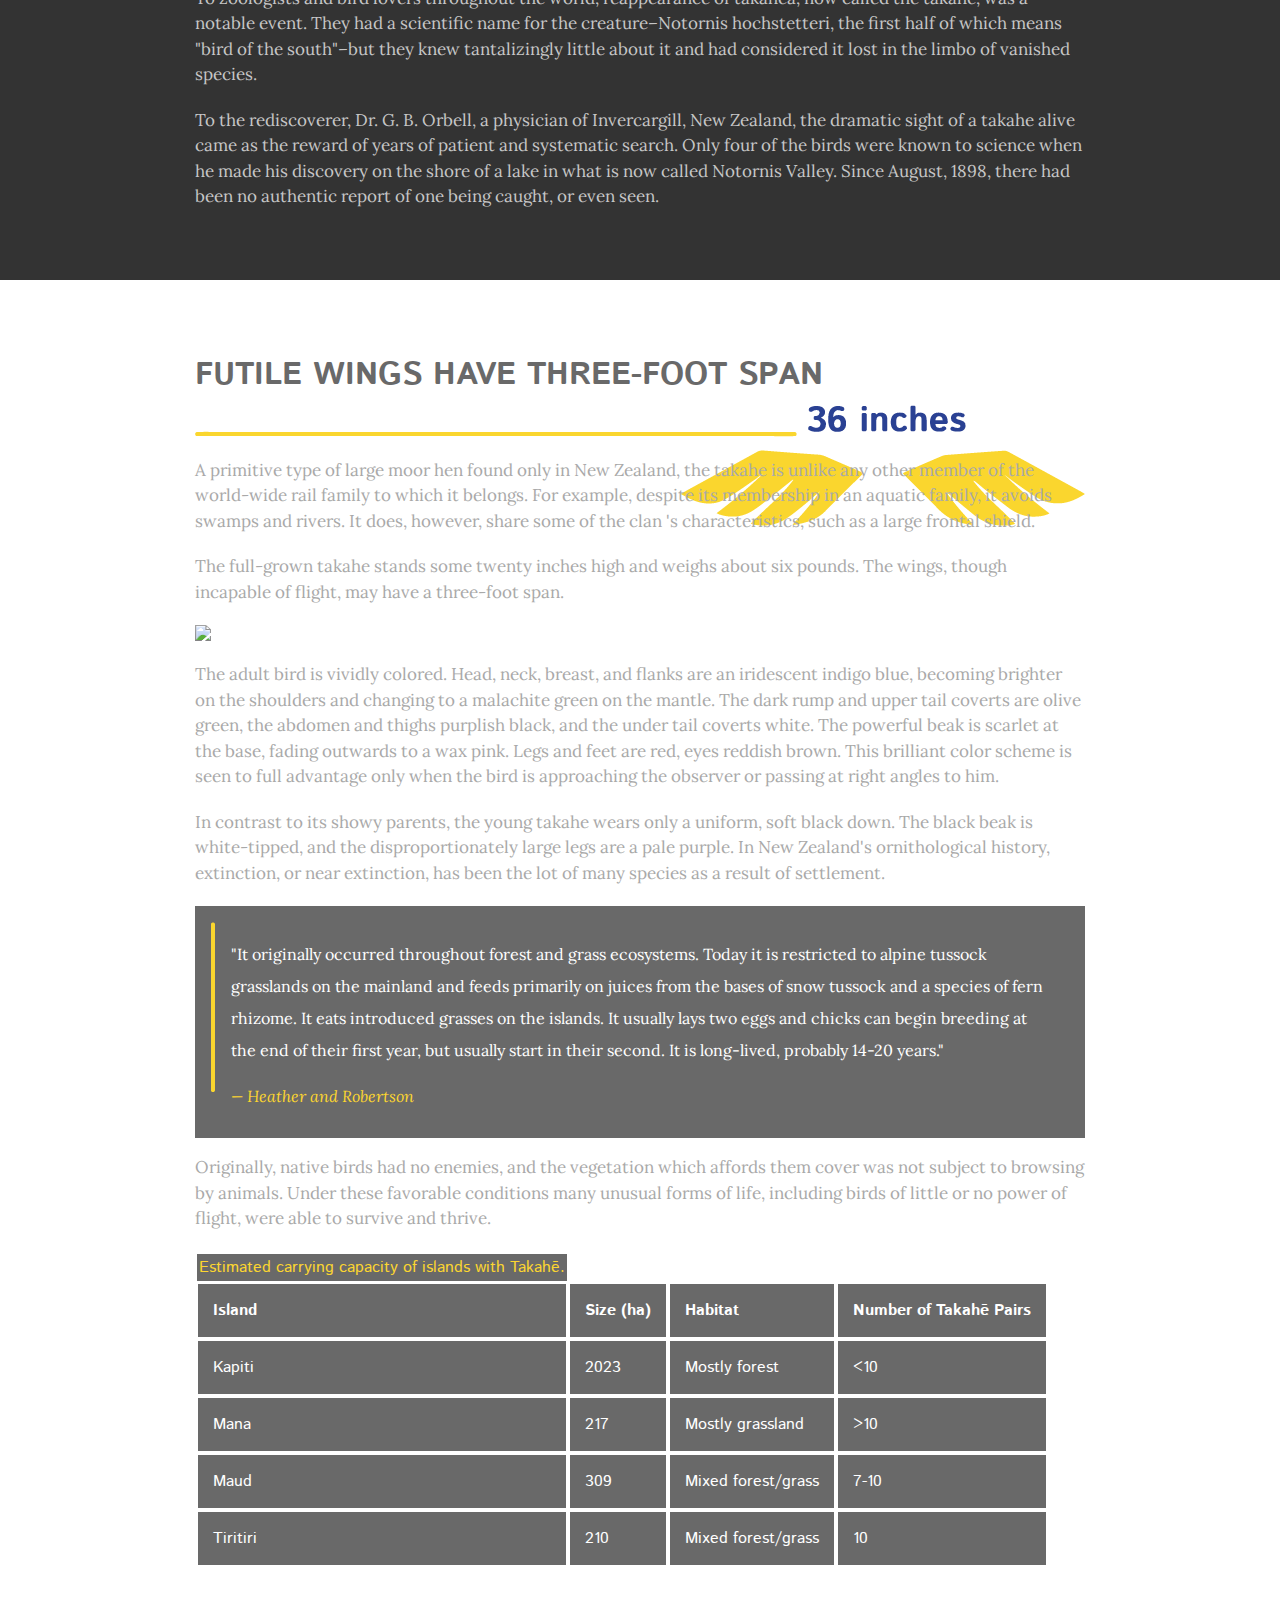
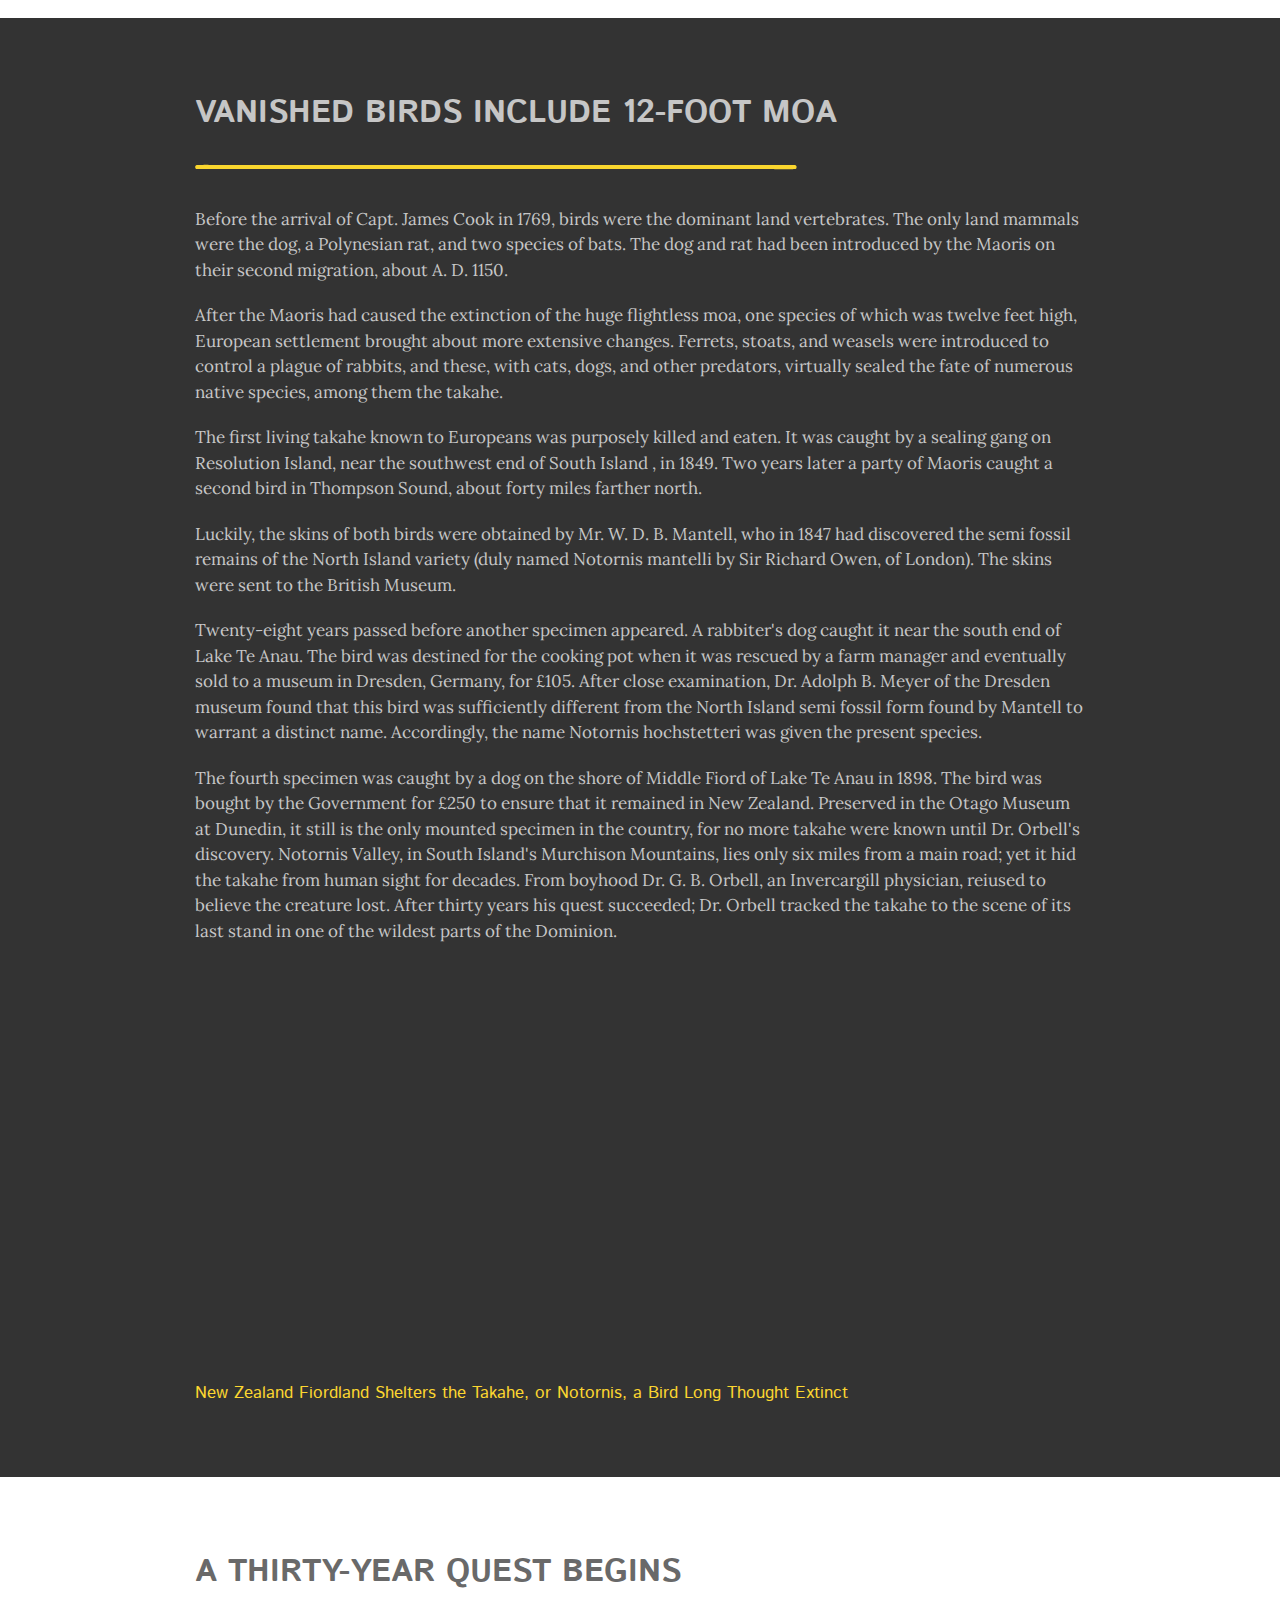
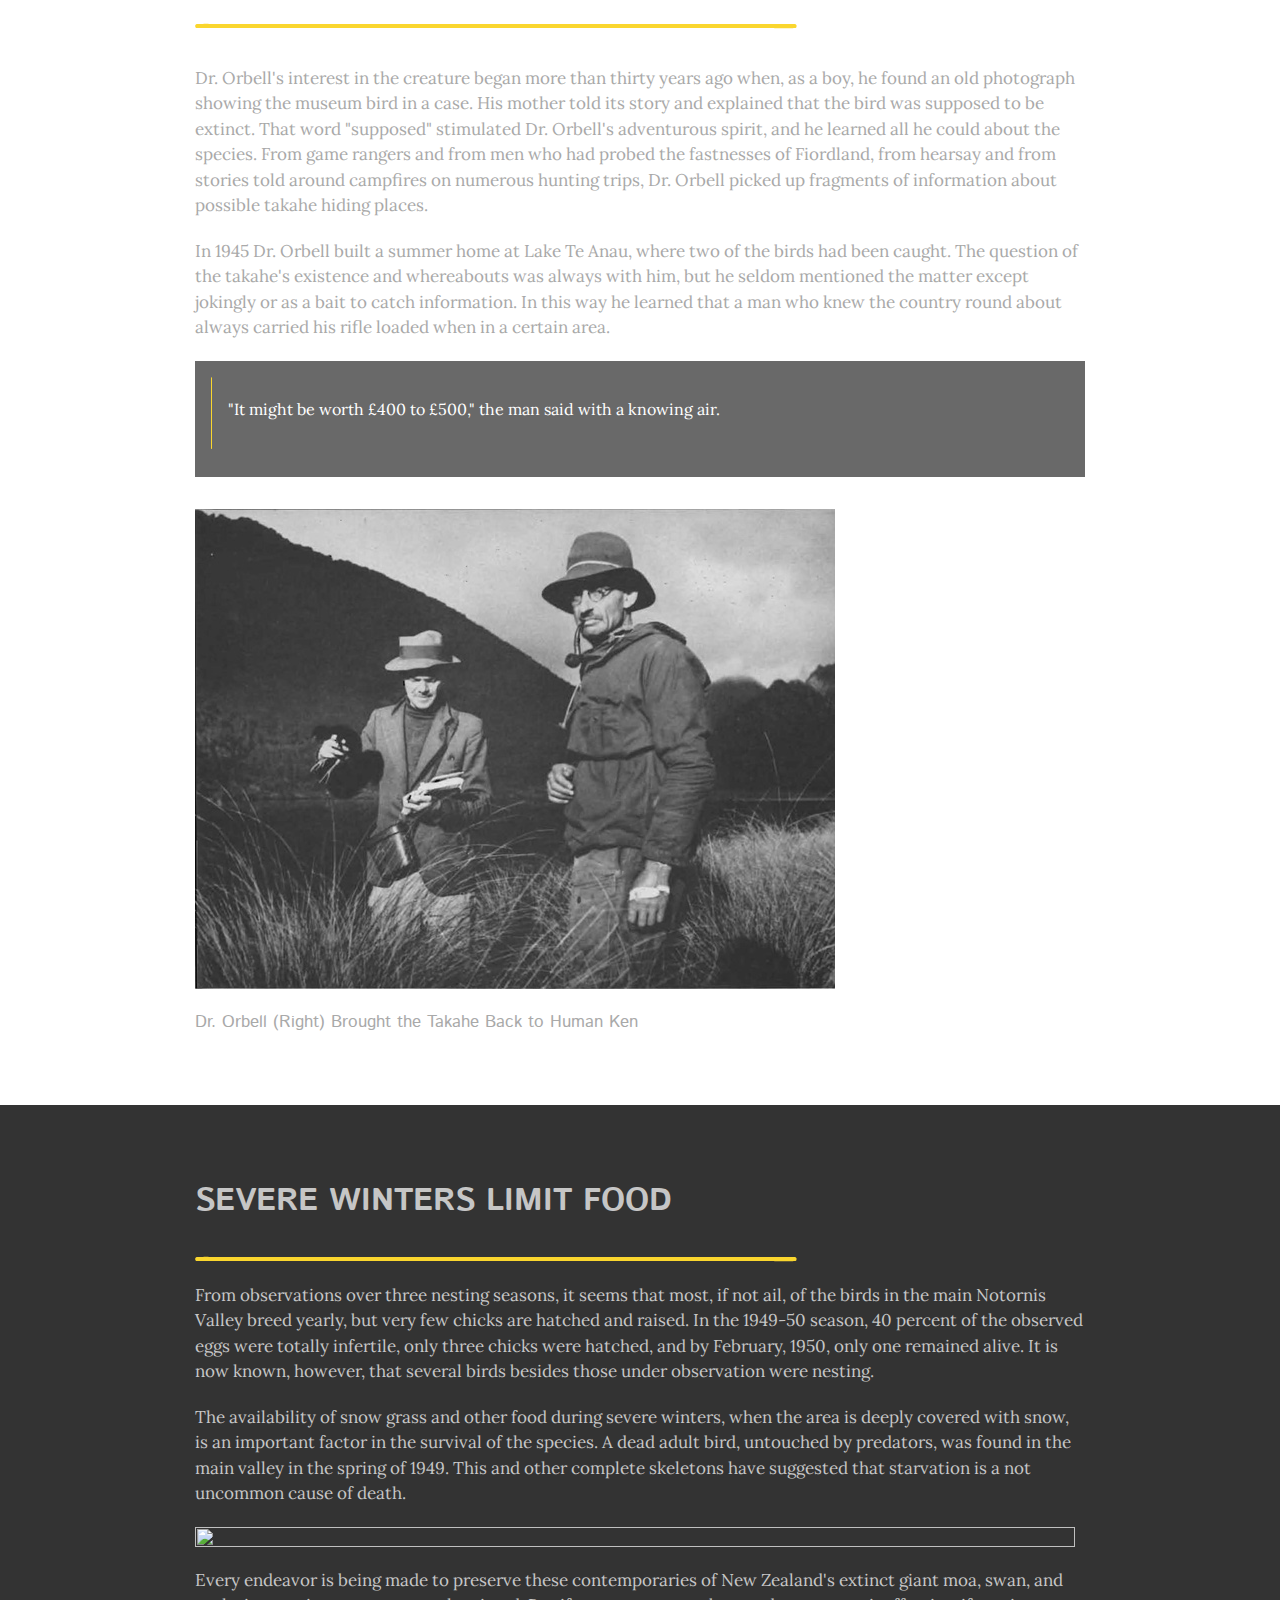
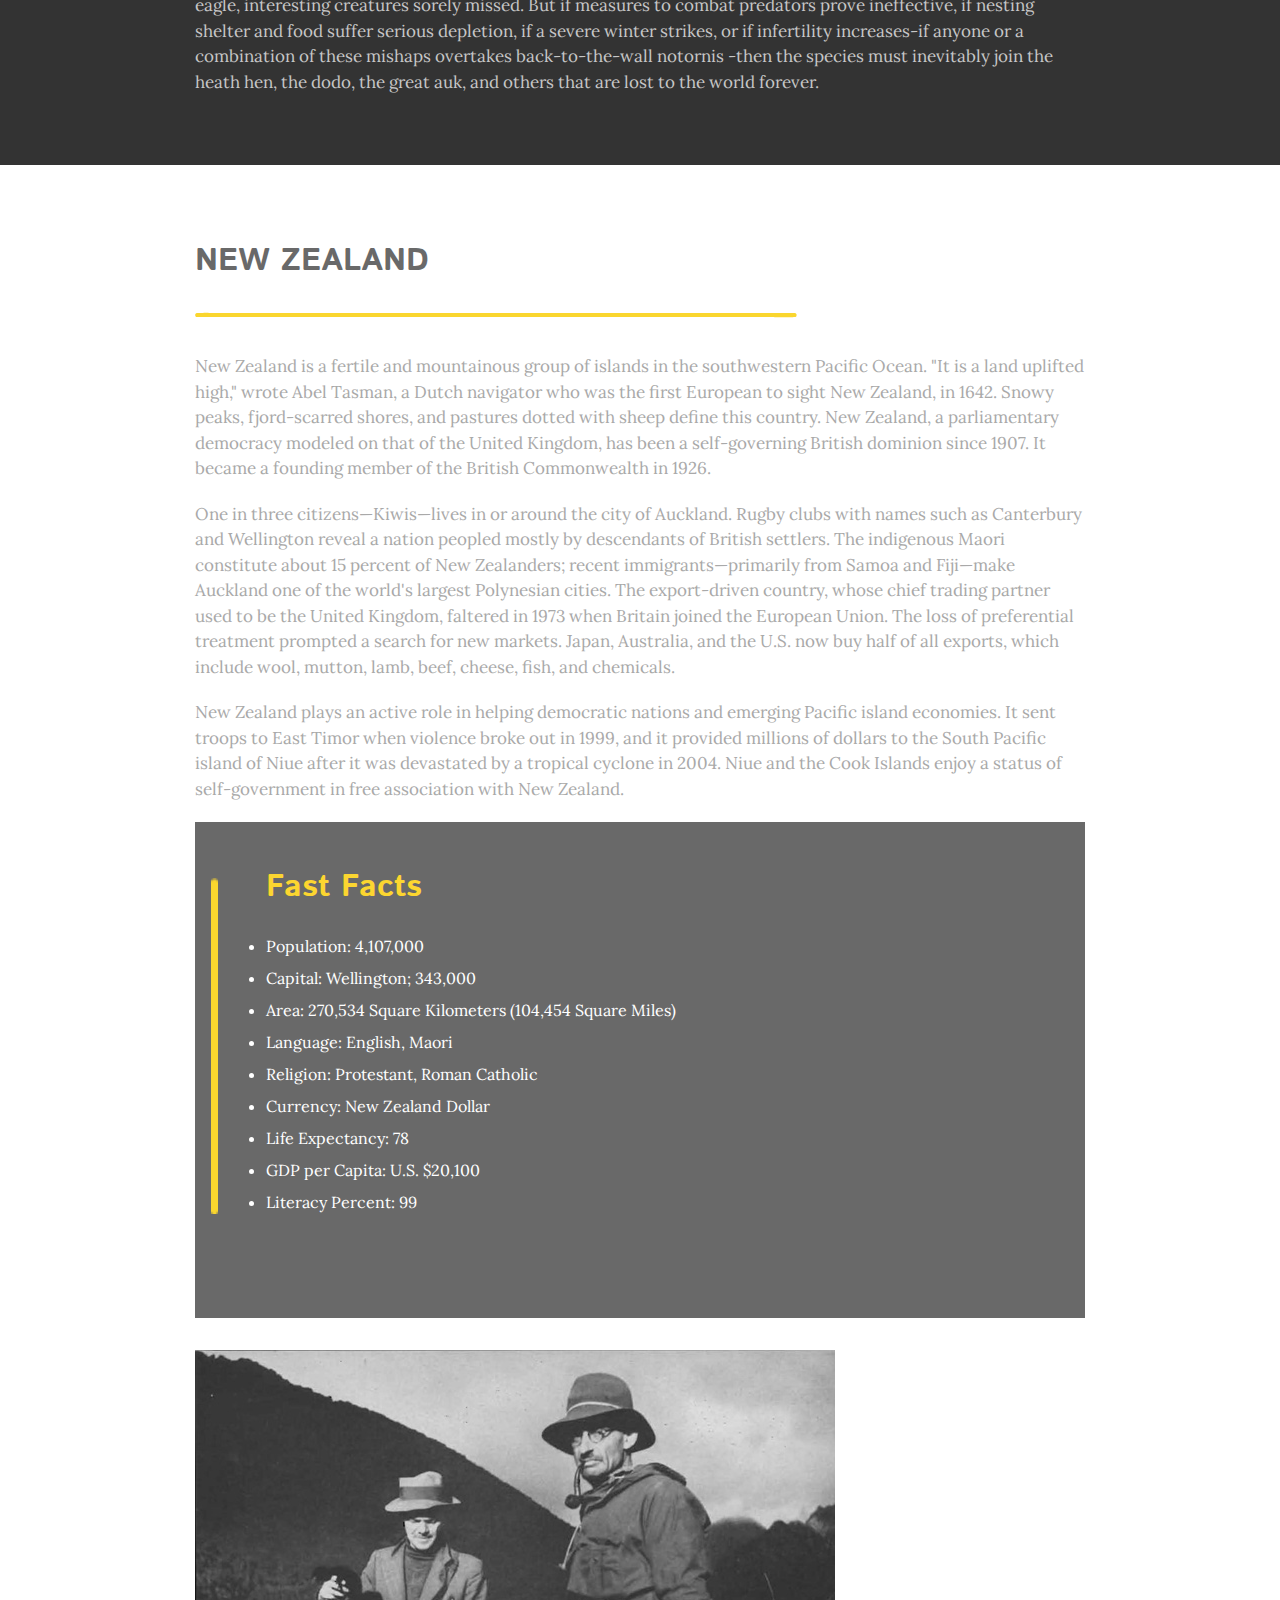
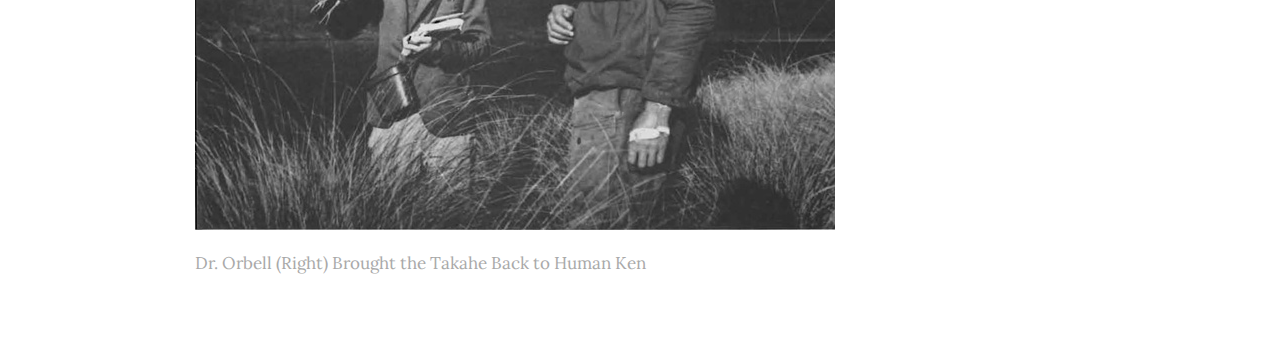
==== commit 9139dd71: "adding fast facts, amending css" ====
--- a/adjustment.html
+++ b/adjustment.html
@@ -271,6 +271,58 @@
    </section>
    
    <!-- END row -->
+   
+   
+    <section class="row" id="sec06">
+    <div class="content">
+      <h1>New Zealand <div></div>
+       <img src="img/yellow-line-thin@72x.png"> </h1>
+      <p>New Zealand is a fertile and mountainous group of islands in the southwestern Pacific Ocean. "It is a land uplifted high," wrote Abel Tasman, a Dutch navigator who was the first European to sight New Zealand, in 1642. Snowy peaks, fjord-scarred shores, and pastures dotted with sheep define this country.
+
+      New Zealand, a parliamentary democracy modeled on that of the United Kingdom, has been a self-governing British dominion since 1907. It became a founding member of the British Commonwealth in 1926.</p>
+    
+    <p>
+       One in three citizens—Kiwis—lives in or around the city of Auckland. Rugby clubs with names such as Canterbury and Wellington reveal a nation peopled mostly by descendants of British settlers. The indigenous Maori constitute about 15 percent of New Zealanders; recent immigrants—primarily from Samoa and Fiji—make Auckland one of the world's largest Polynesian cities.
+
+        The export-driven country, whose chief trading partner used to be the United Kingdom, faltered in 1973 when Britain joined the European Union. The loss of preferential treatment prompted a search for new markets. Japan, Australia, and the U.S. now buy half of all exports, which include wool, mutton, lamb, beef, cheese, fish, and chemicals.
+    </p>
+    <p>
+        New Zealand plays an active role in helping democratic nations and emerging Pacific island economies. It sent troops to East Timor when violence broke out in 1999, and it provided millions of dollars to the South Pacific island of Niue after it was devastated by a tropical cyclone in 2004. Niue and the Cook Islands enjoy a status of self-government in free association with New Zealand.
+    </p>
+     <div class="quote">
+      <div class="line">
+      <img src="img/yellow-line-vertical@72x.png"></div>
+      <p>
+      <quote>
+        <ul>
+           <h2>Fast Facts</h2>
+            <li>
+                Population: 4,107,000</li>
+            <li>Capital: Wellington; 343,000</li>
+            <li>Area: 270,534 Square Kilometers (104,454 Square Miles)</li>
+            <li>Language: English, Maori</li>
+            <li>Religion: Protestant, Roman Catholic</li>
+            <li>Currency: New Zealand Dollar</li>
+            <li>Life Expectancy: 78</li>
+            <li>GDP per Capita: U.S. $20,100</li>
+            <li>Literacy Percent: 99</li>
+        </ul>
+    
+    </quote>  
+</p>
+     
+    <cite></cite>
+
+        </div>
+        <div class="pipe">
+    <img src="img/bent-billiard-pipe.jpg">
+  
+    </div>
+      <p class="caption">
+        Dr. Orbell (Right) Brought the Takahe Back to Human Ken
+    </p>
+    </div>
+  </section>
 
   
   <!-- Scroll-to-Top -->
--- a/adjustment-style.css
+++ b/adjustment-style.css
@@ -239,13 +239,45 @@
 }
 
 #sec04 .caption {
-
     font-family: 'istok web', sans-serif;
     
 }
-#sec05 img {
+
+#sec05 img:last-child {
     width: 55em;
 }
+
+#sec06 img:first-child {
+  
+}
+
+#sec06 h1 {
+    color: dimgray;
+}
+
+#sec06 p {
+    color: darkgray;
+}
+
+#sec06 ul {
+    font-size: 1em;
+    line-height: 2em;
+    color: white;
+}
+.line img {
+    margin-right: 2em;
+    height: 22em;
+    margin-top: 2.5em;
+
+}
+
+#sec06 h2 {
+     color: #FCD630;
+    font-family: 'istok web', sans-serif;
+    font-size: 2em;
+    margin-top: -5em;
+}
+
 /*---------------- nav ---------
 
 @media only screen and (max-width: 766px) {
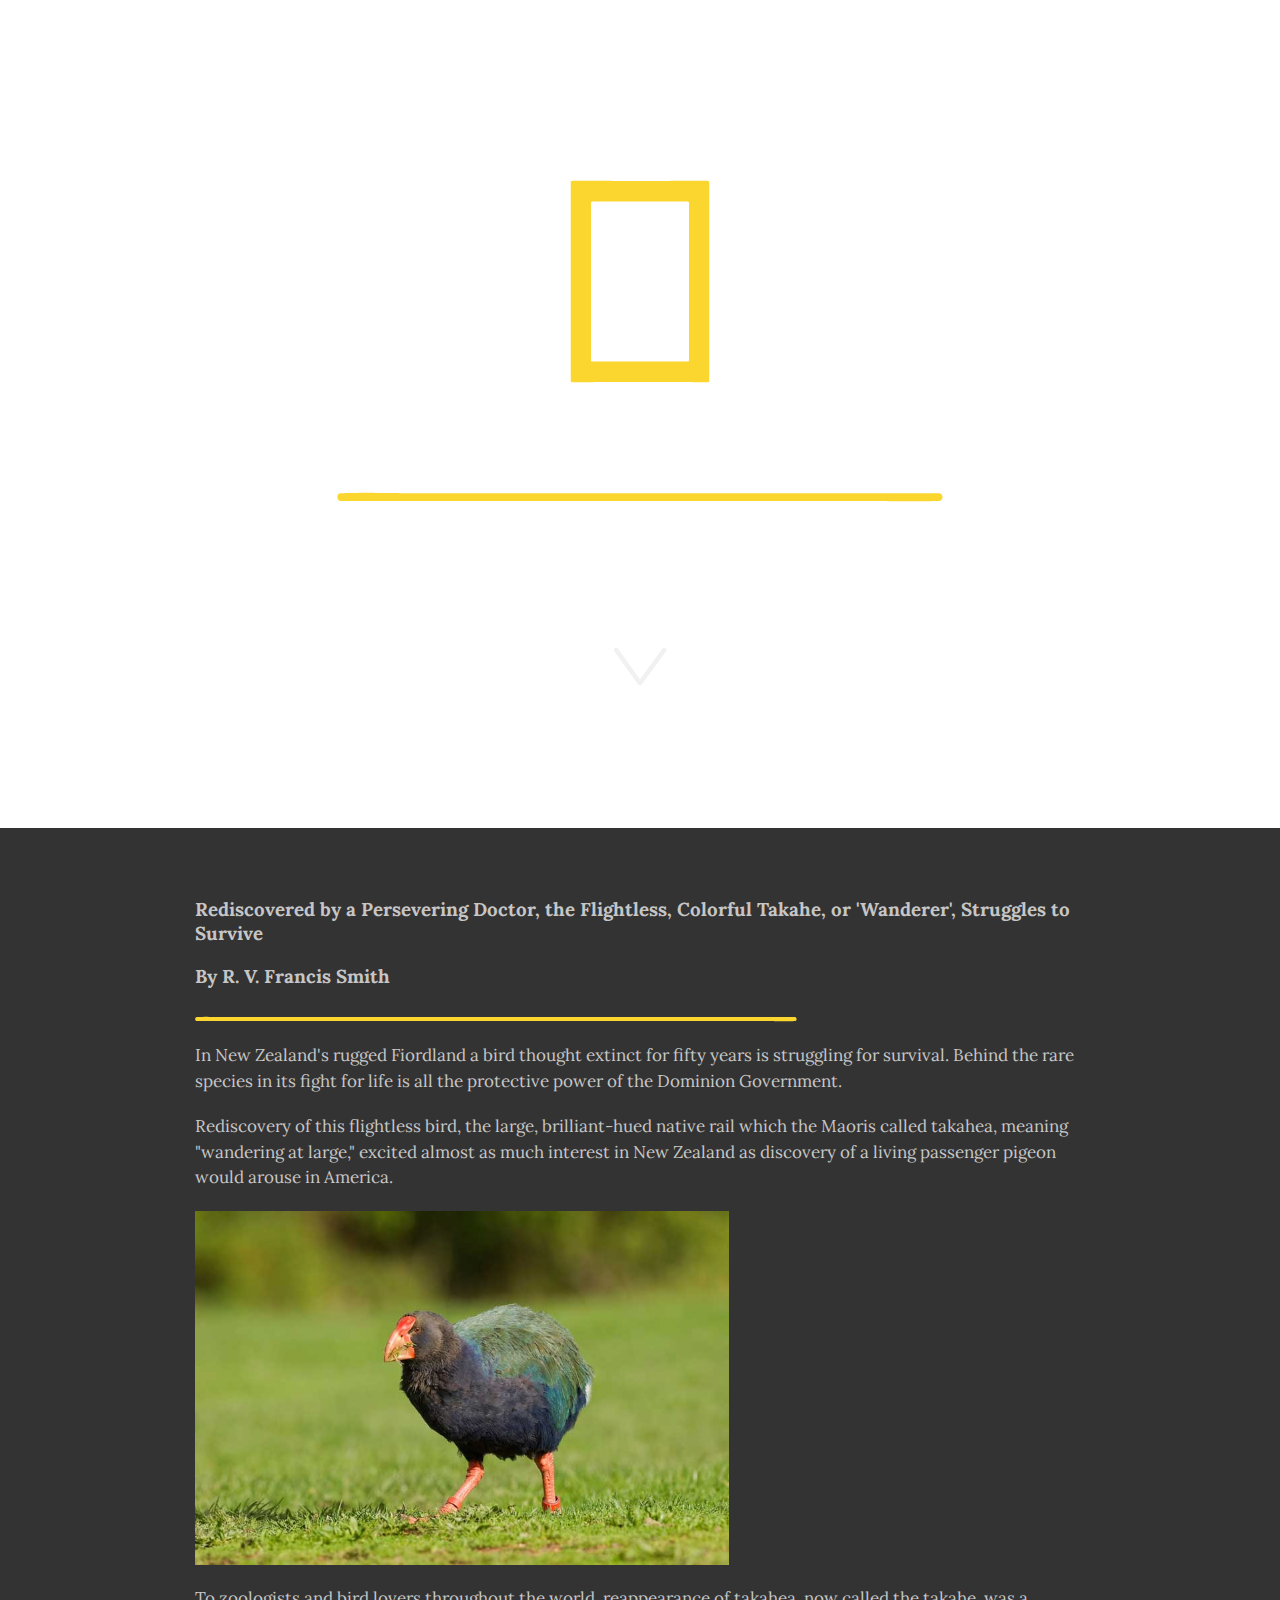
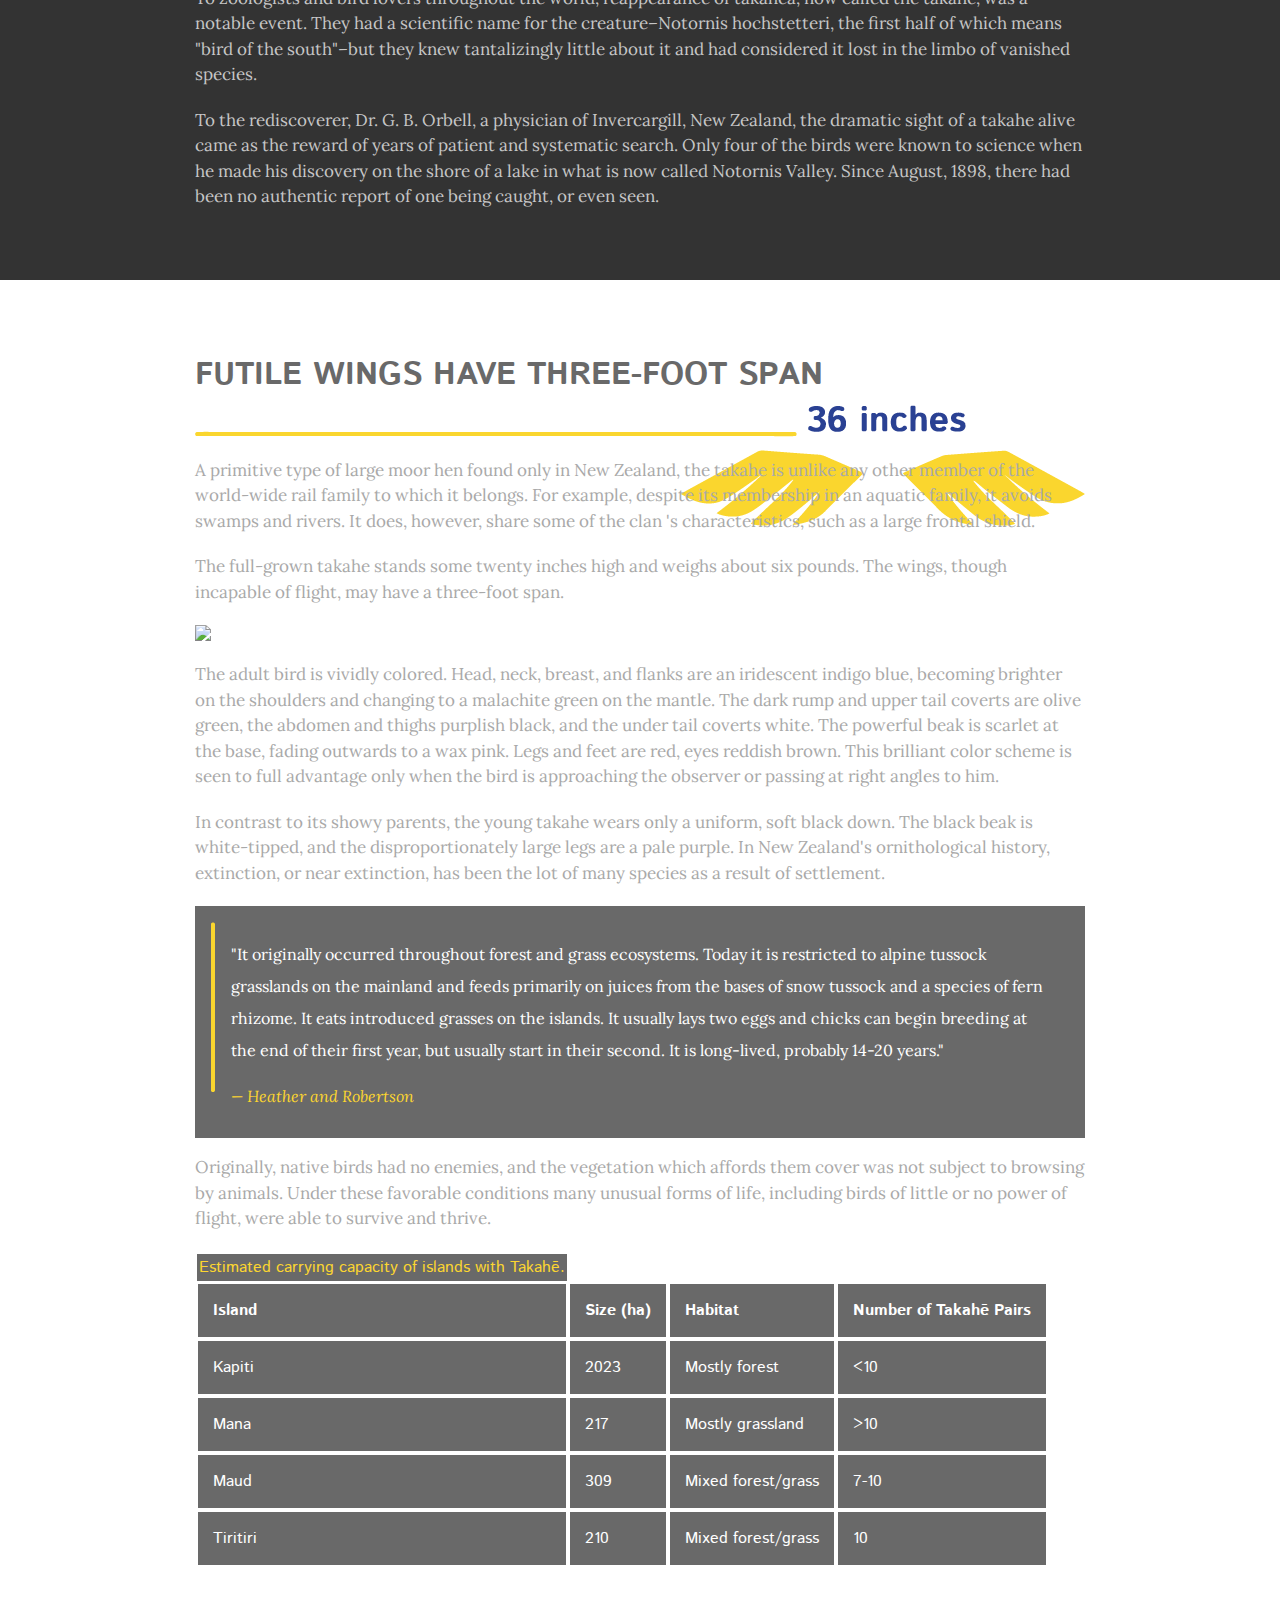
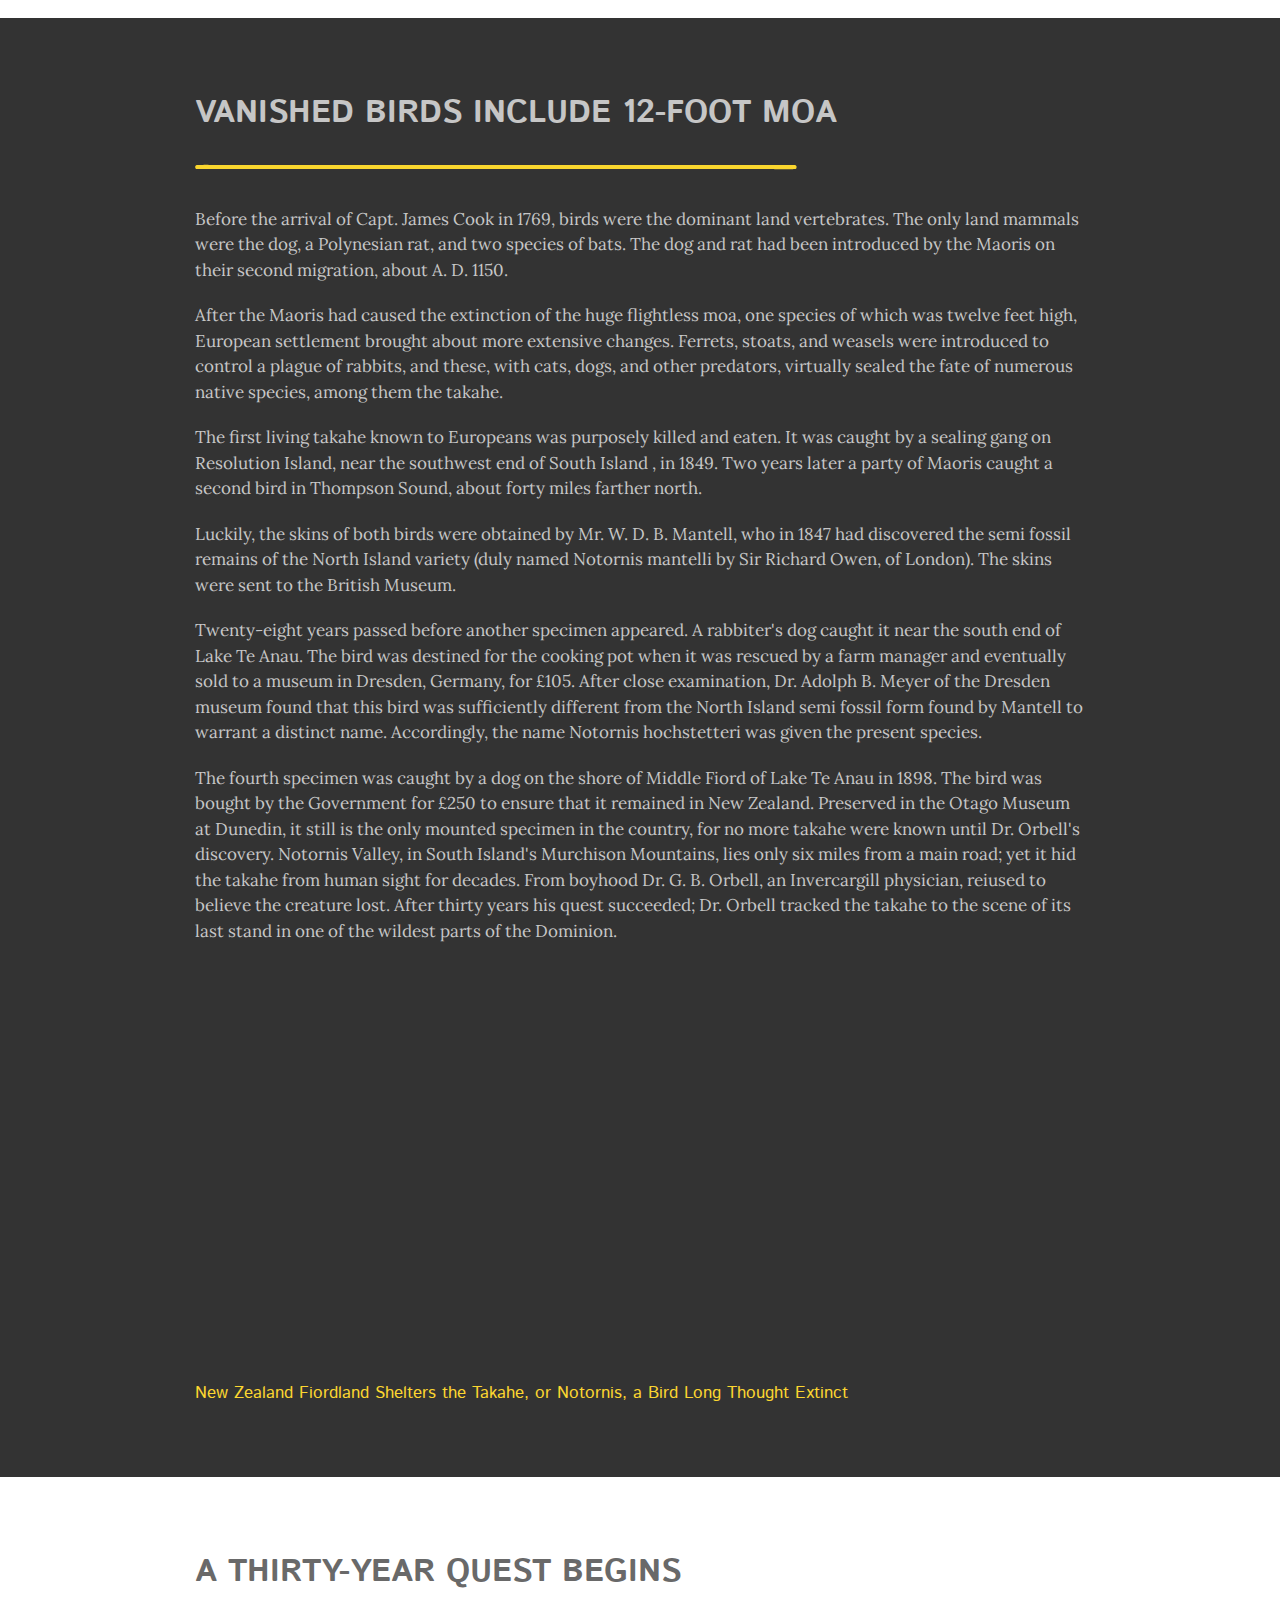
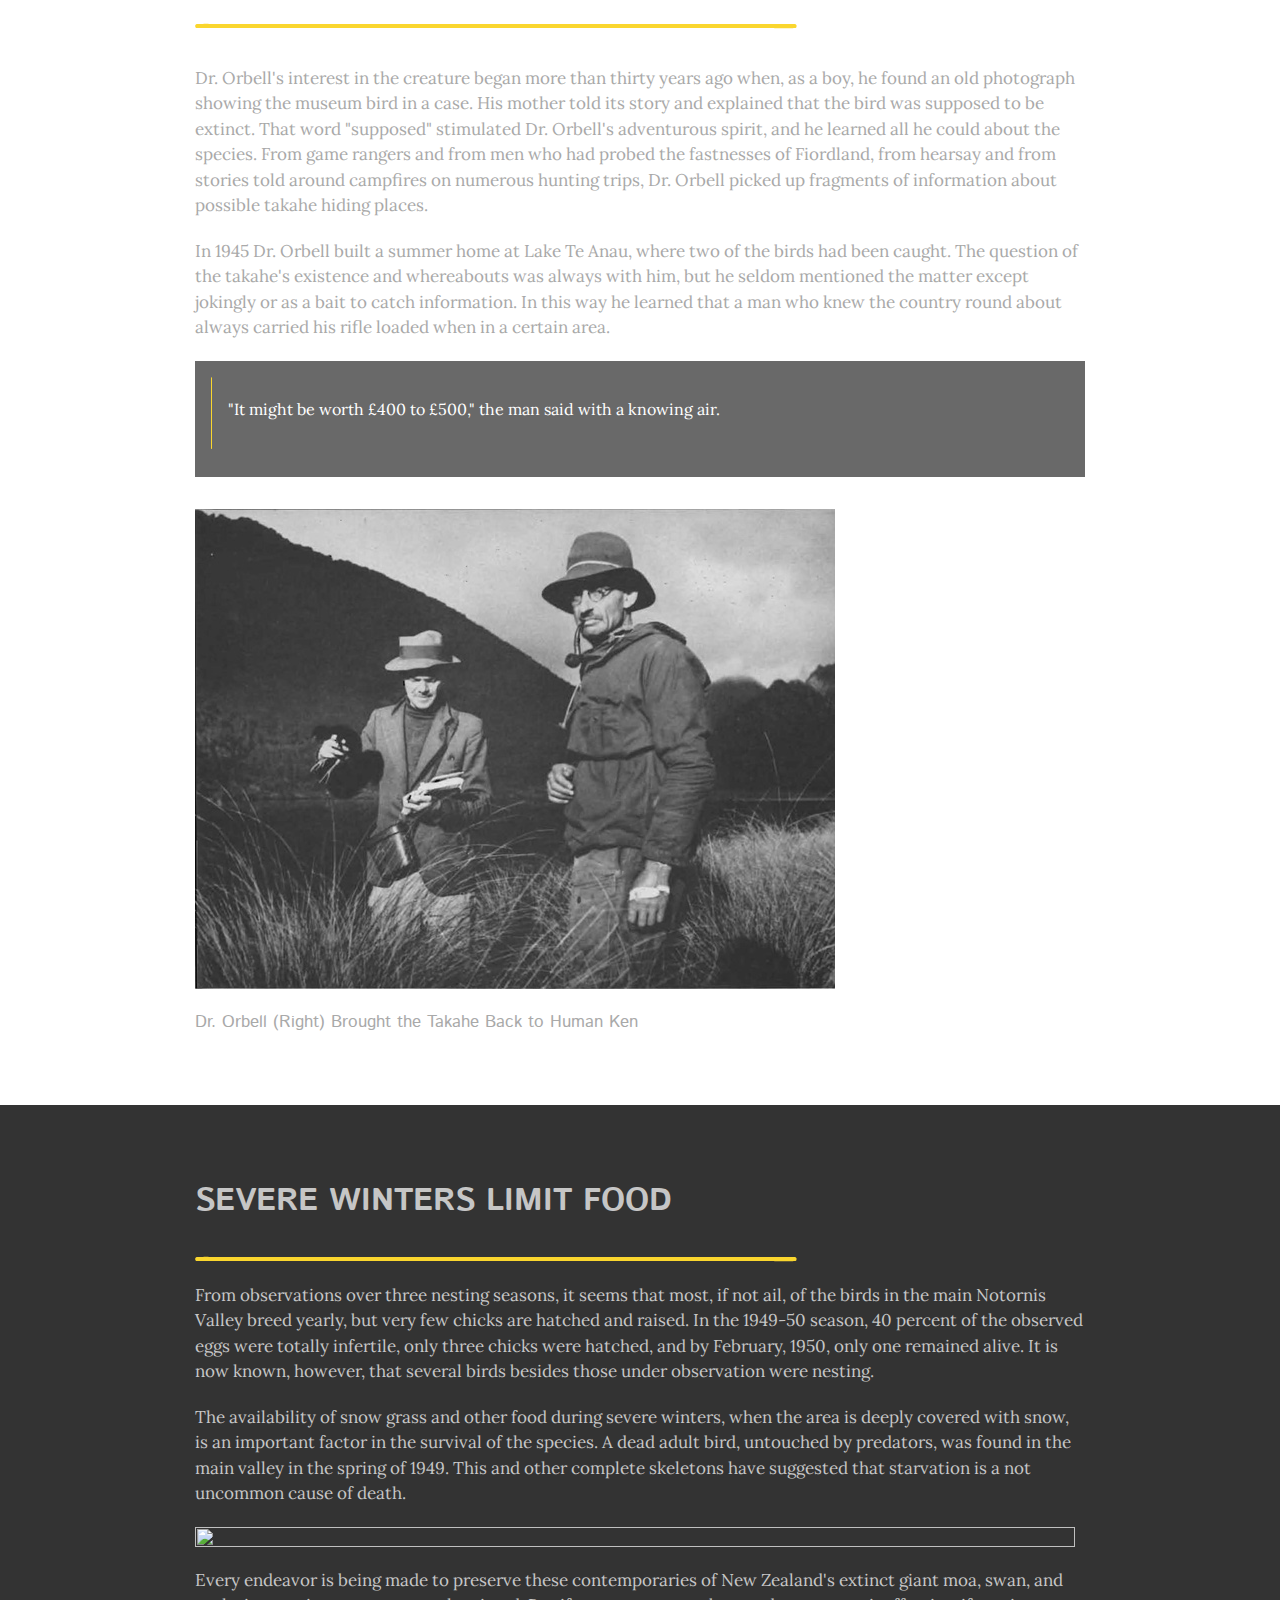
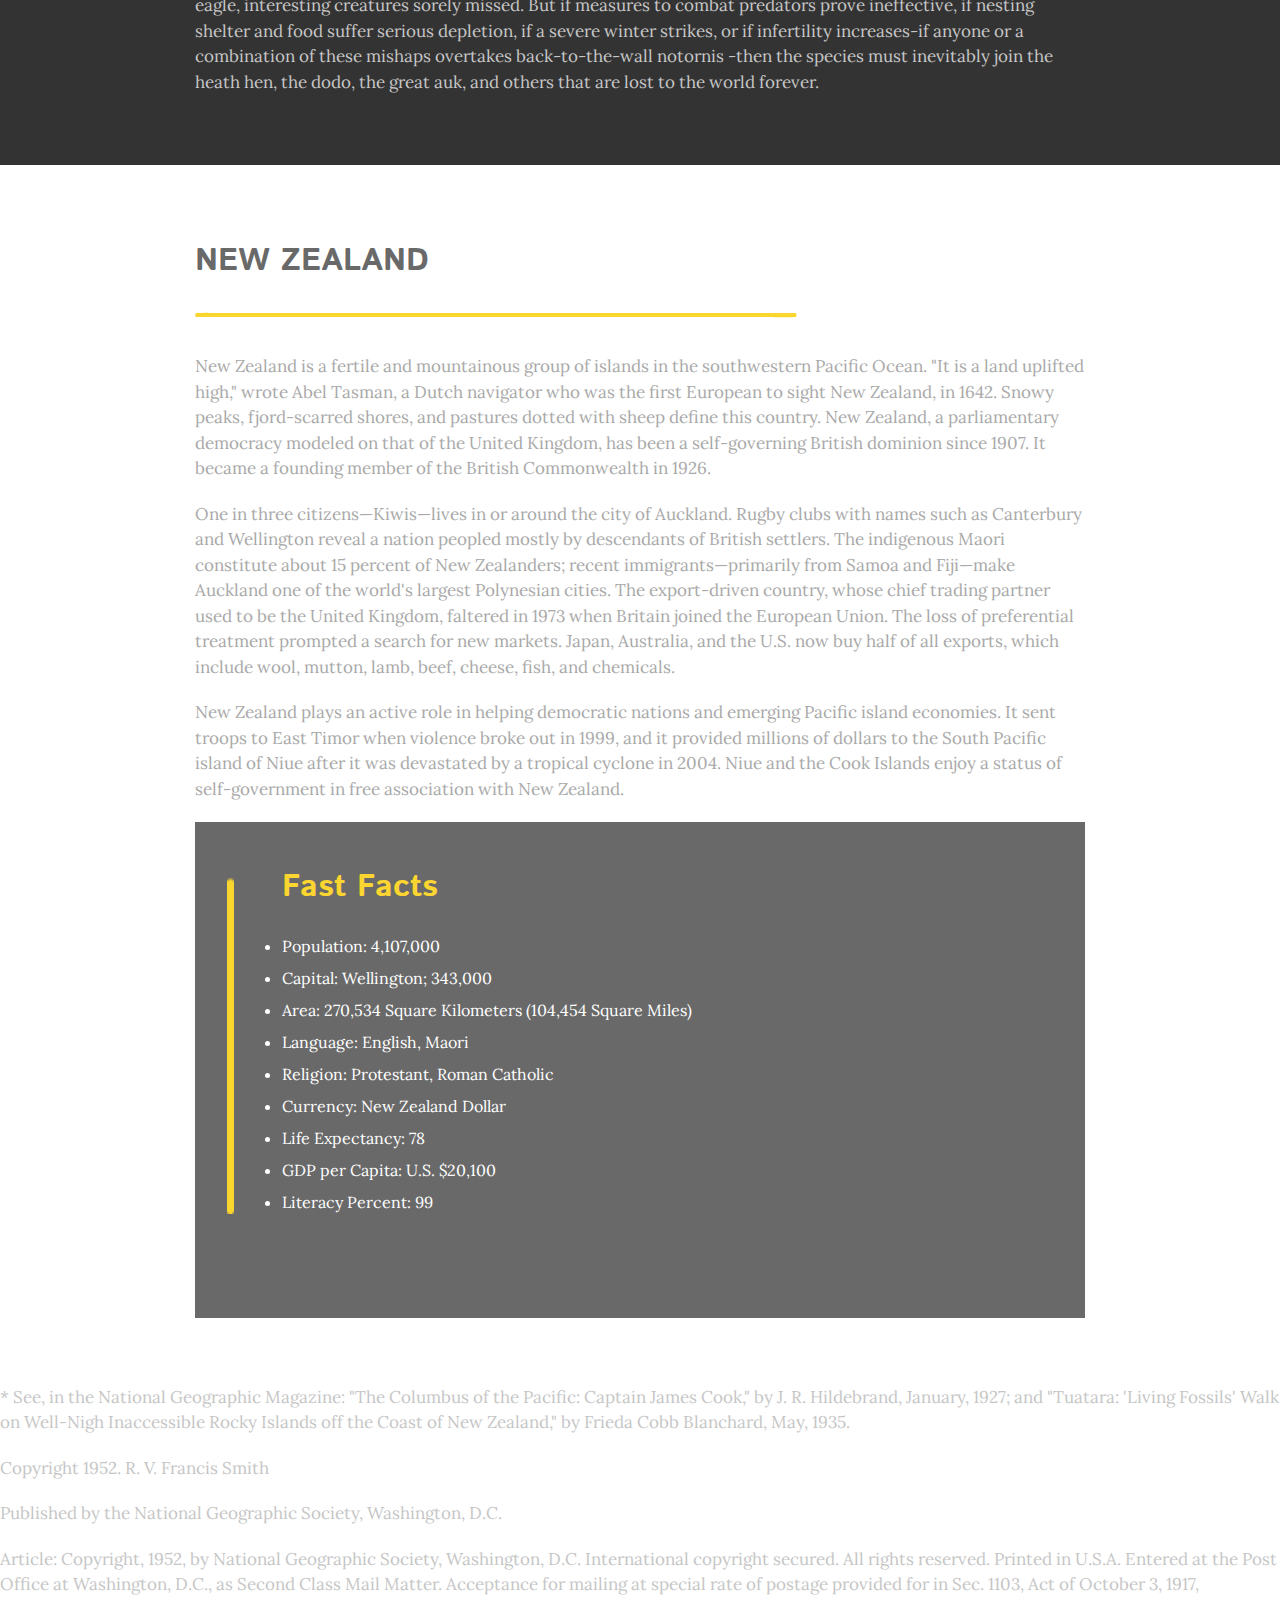
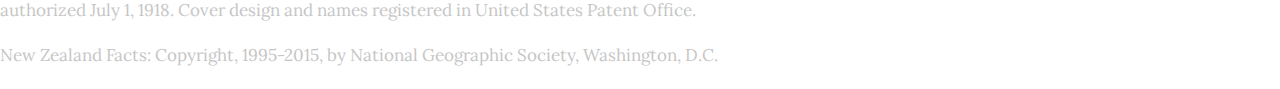
==== commit 94de69af: "adding footer" ====
--- a/adjustment.html
+++ b/adjustment.html
@@ -310,24 +310,31 @@
     
     </quote>  
 </p>
-     
-    <cite></cite>
-
-        </div>
-        <div class="pipe">
-    <img src="img/bent-billiard-pipe.jpg">
-  
-    </div>
-      <p class="caption">
-        Dr. Orbell (Right) Brought the Takahe Back to Human Ken
-    </p>
-    </div>
+        </div>
+        </div>
   </section>
 
   
   <!-- Scroll-to-Top -->
-  <a href="#" class="scrollup"><i class="fa fa-arrow-circle-o-up"></i></a>
+<a href="img/small-arrow@72x.png"></a>
   
 </div><!-- END sections -->
+
+<footer>
+    
+   <p> * See, in the National Geographic Magazine: "The Columbus of the Pacific: Captain James Cook," by J. R. Hildebrand, January, 1927; and "Tuatara: 'Living Fossils' Walk on Well-Nigh Inaccessible Rocky Islands off the Coast of New Zealand," by Frieda Cobb Blanchard, May, 1935.</p>
+
+
+
+<p>Copyright 1952. R. V. Francis Smith</p>
+
+
+
+<p>Published by the National Geographic Society, Washington, D.C.
+</p>
+<p>Article: Copyright, 1952, by National Geographic Society, Washington, D.C. International copyright secured. All rights reserved. Printed in U.S.A. Entered at the Post Office at Washington, D.C., as Second Class Mail Matter. Acceptance for mailing at special rate of postage provided for in Sec. 1103, Act of October 3, 1917, authorized July 1, 1918. Cover design and names registered in United States Patent Office.
+</p>
+<p>New Zealand Facts: Copyright, 1995-2015, by National Geographic Society, Washington, D.C.</p>
+</footer>
 </body>
 </html>
--- a/adjustment-style.css
+++ b/adjustment-style.css
@@ -266,6 +266,7 @@
 }
 .line img {
     margin-right: 2em;
+    margin-left: 1em;
     height: 22em;
     margin-top: 2.5em;
 
@@ -278,51 +279,27 @@
     margin-top: -5em;
 }
 
-/*---------------- nav ---------
-
-@media only screen and (max-width: 766px) {
-  nav {
-    width: 100%;
-  }
-}
-nav ul {
-  list-style: none;
-  overflow: hidden;
-}
-@media only screen and (max-width: 766px) {
-  nav ul {
-    padding-top: 10px;
-    margin-bottom: 22px;
-    float: left;
-    text-align: center;
-    width: 100%;
-  }
-}
-nav ul li {
-  display: inline-block;
-  margin: auto;
-  line-height: 1.5;
-}
-@media only screen and (max-width: 766px) {
-  nav ul li {
-    width: 100%;
-    padding: 7px 0;
-    margin: 0;
-  }
-}
-nav ul a {
-  color: #888888;
-  text-transform: uppercase;
-  font-size: 12px;
-  border-top: 1px solid transparent;
-  border-bottom: 1px solid transparent;
-  transition: all 500ms linear;
-}
-nav ul a.active {
-  border-top: 1px solid gray;
-  border-bottom: 1px solid gray;
-  transition: all 500ms 100ms linear;
-}
-
-
--------*/
+
+
+
+
+
+
+
+
+
+
+
+
+
+
+
+
+
+
+
+
+
+
+
+
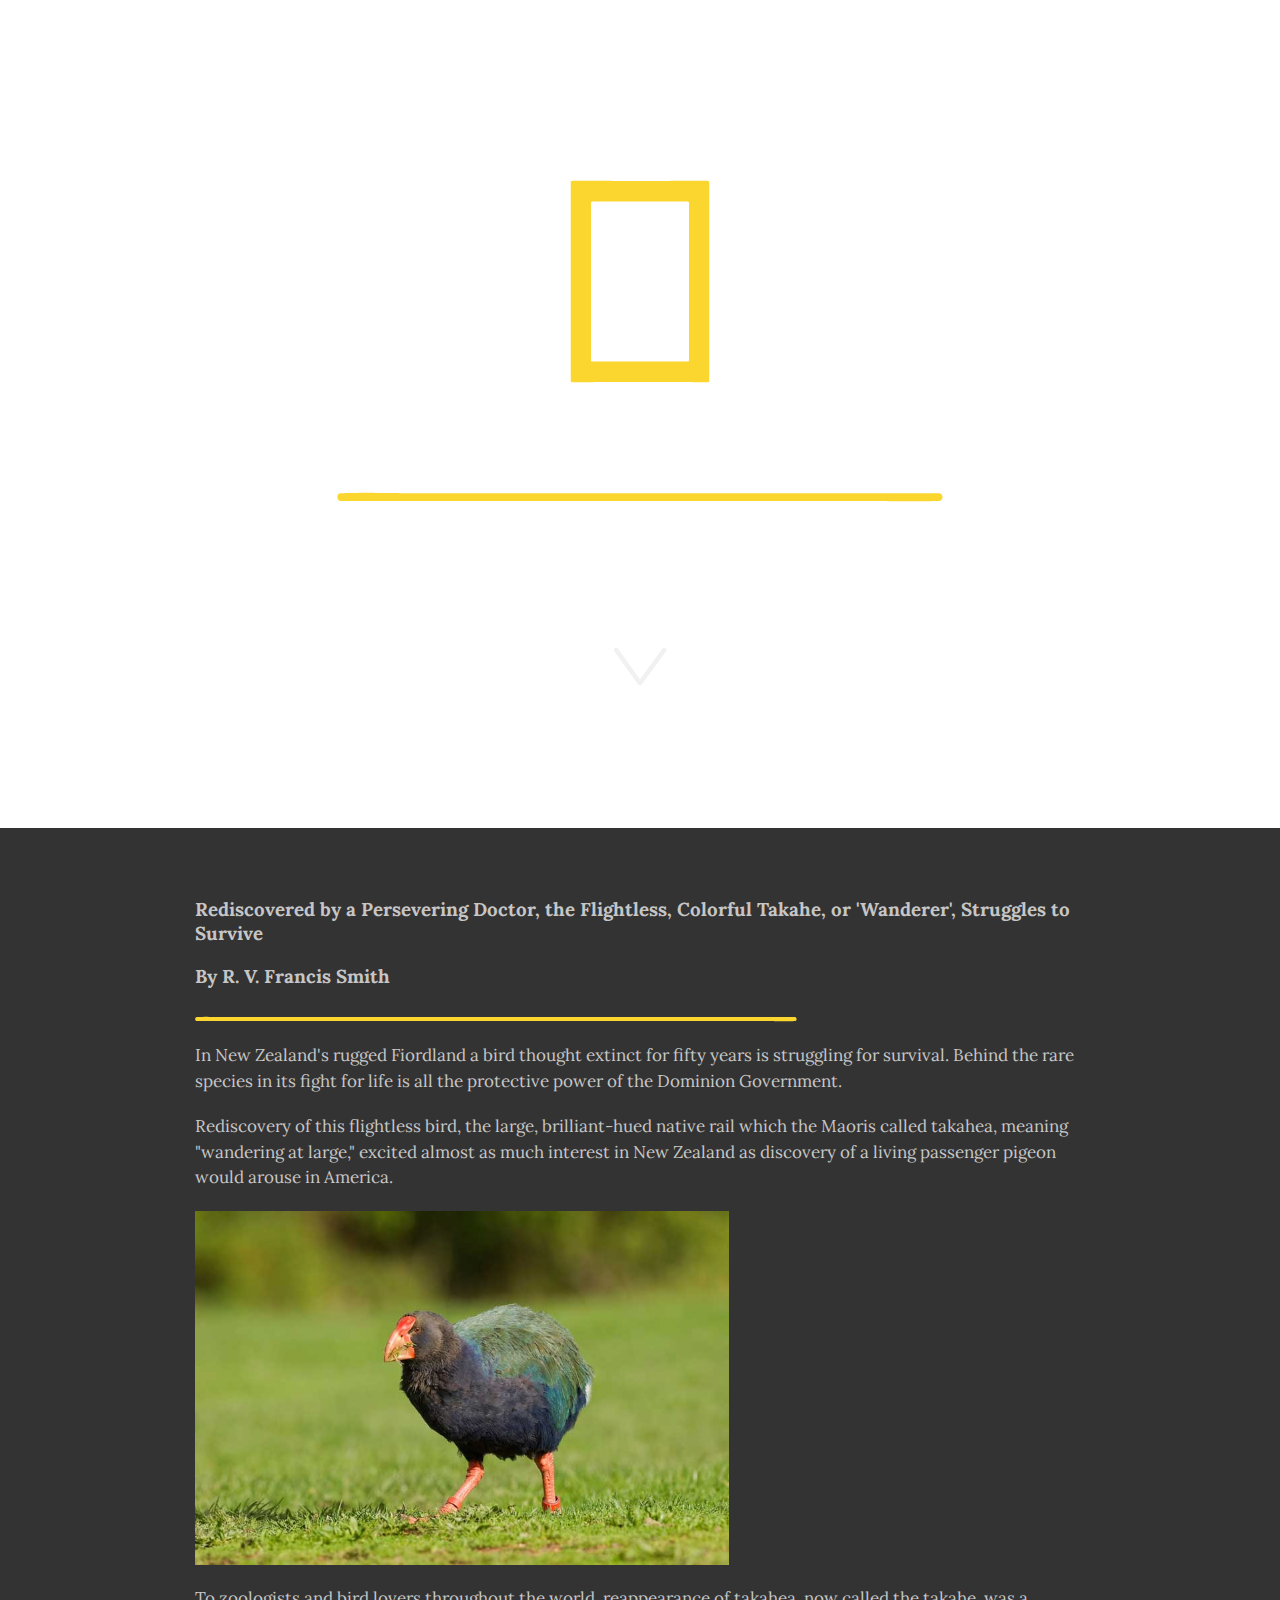
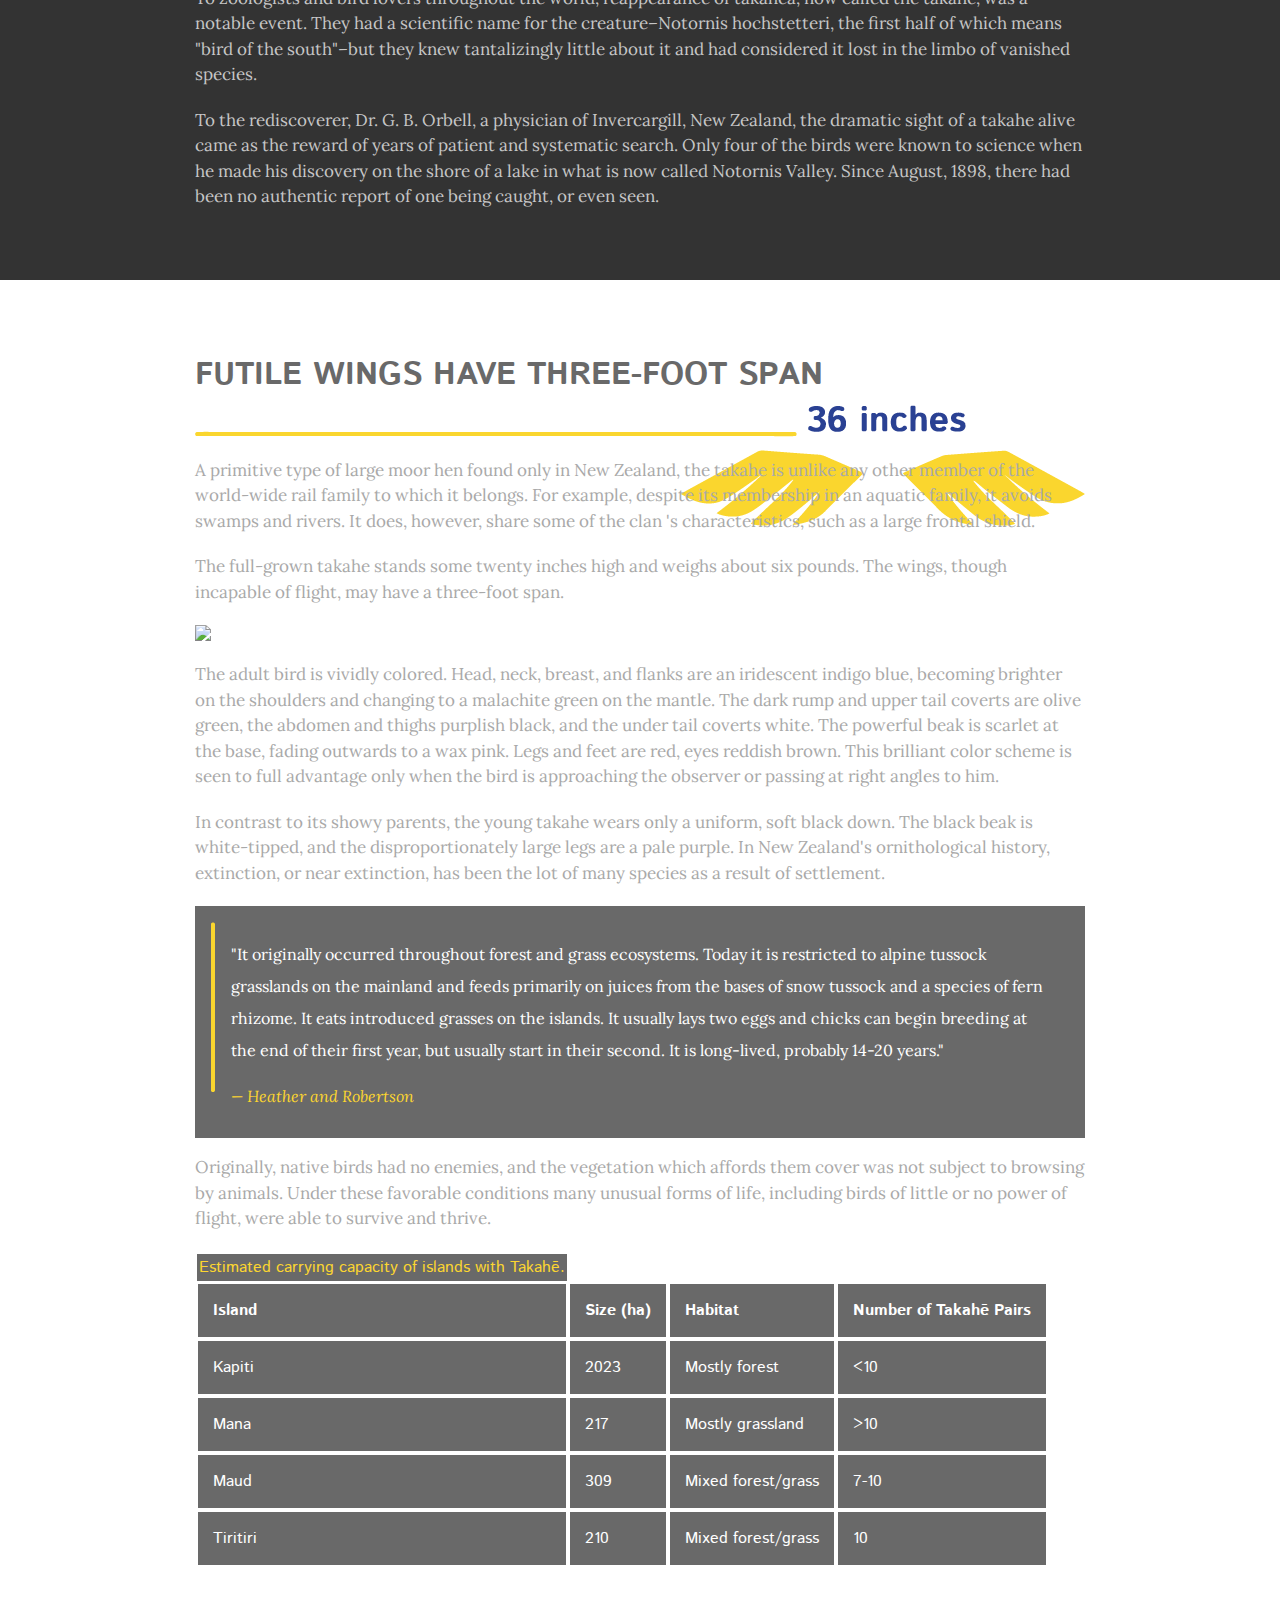
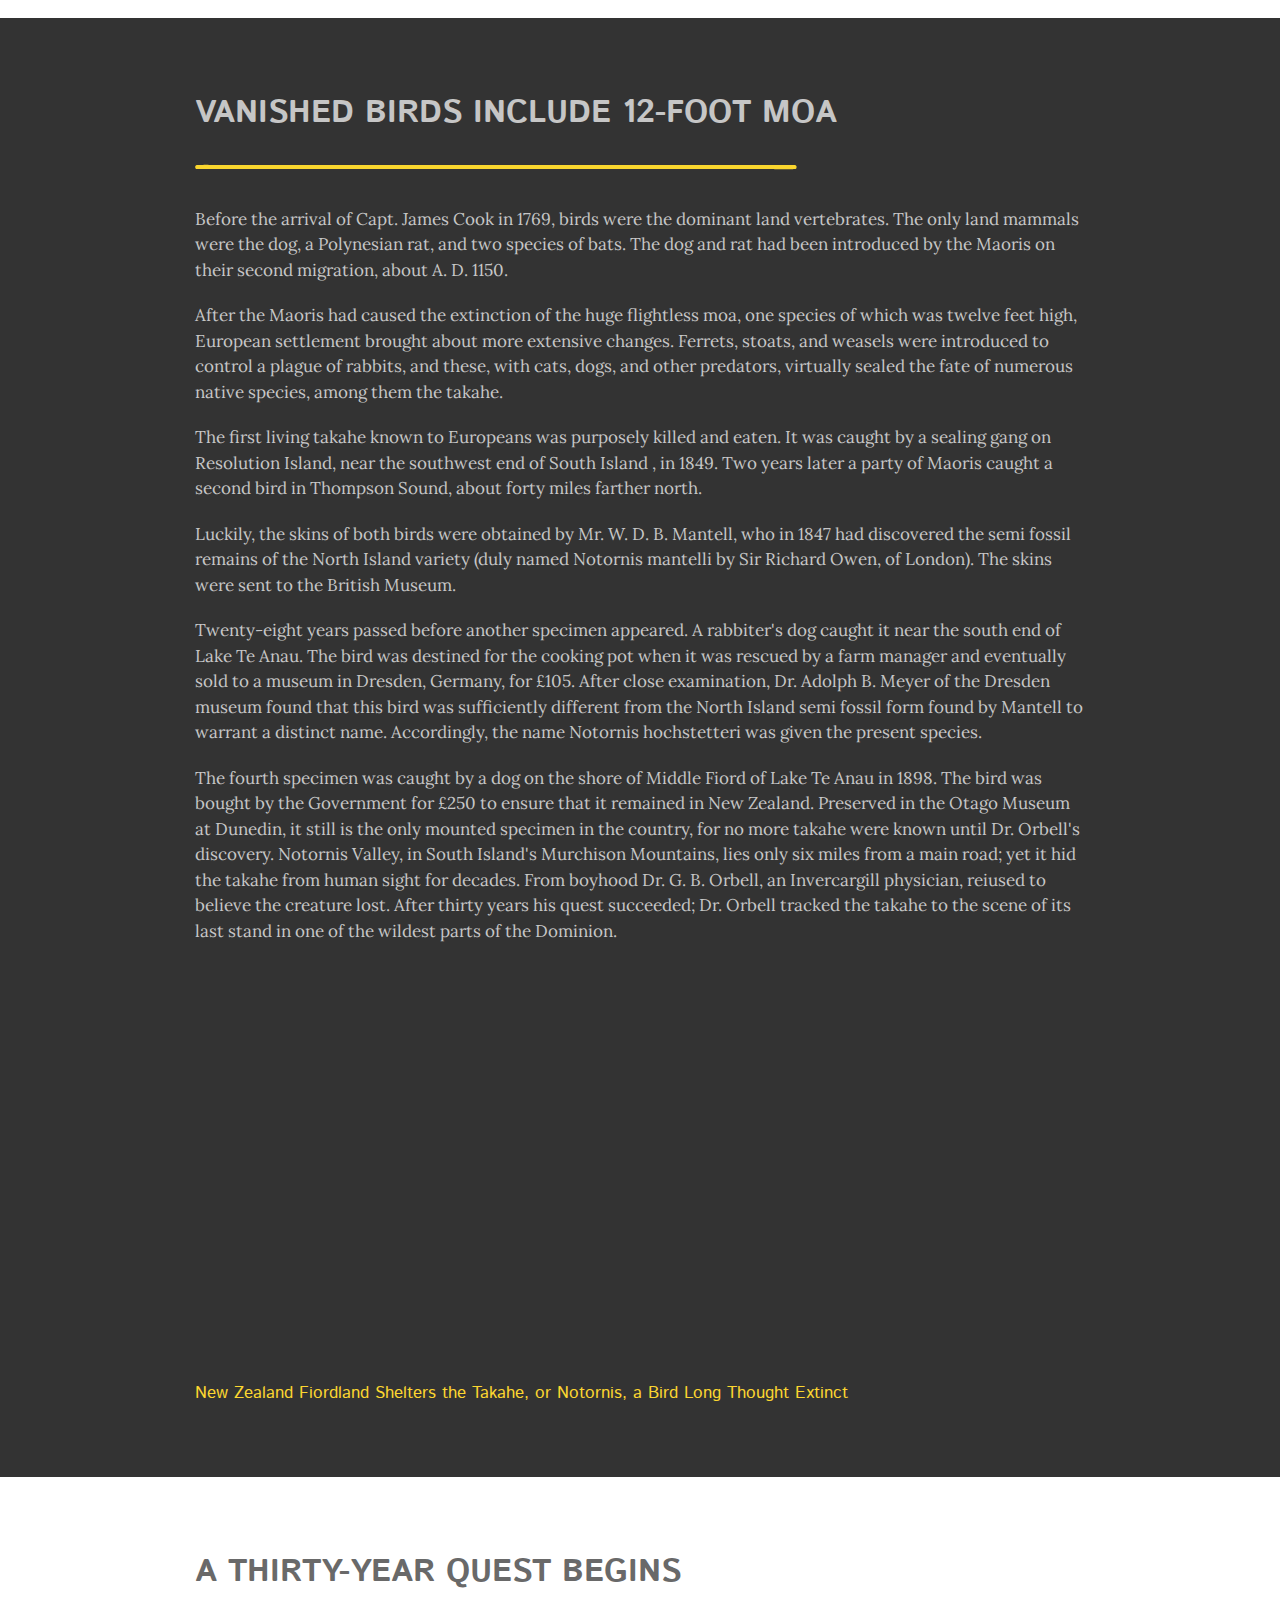
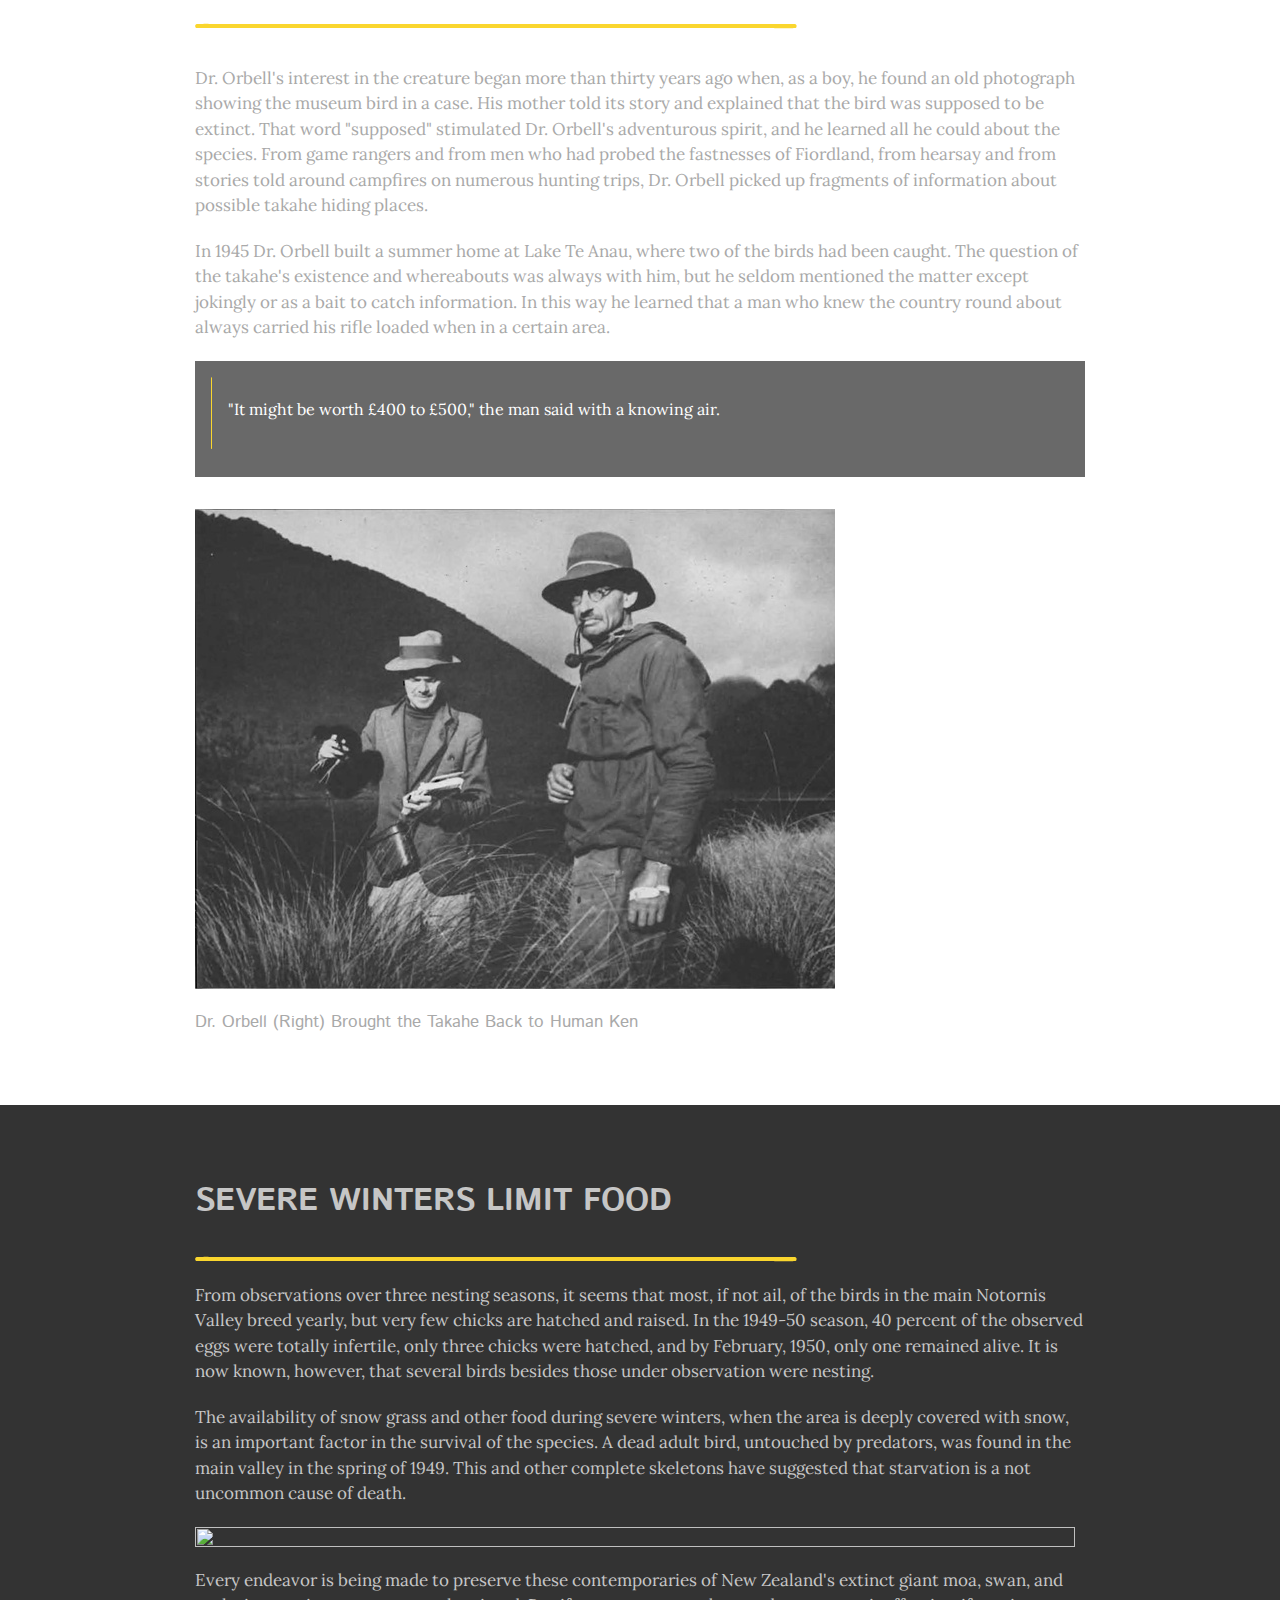
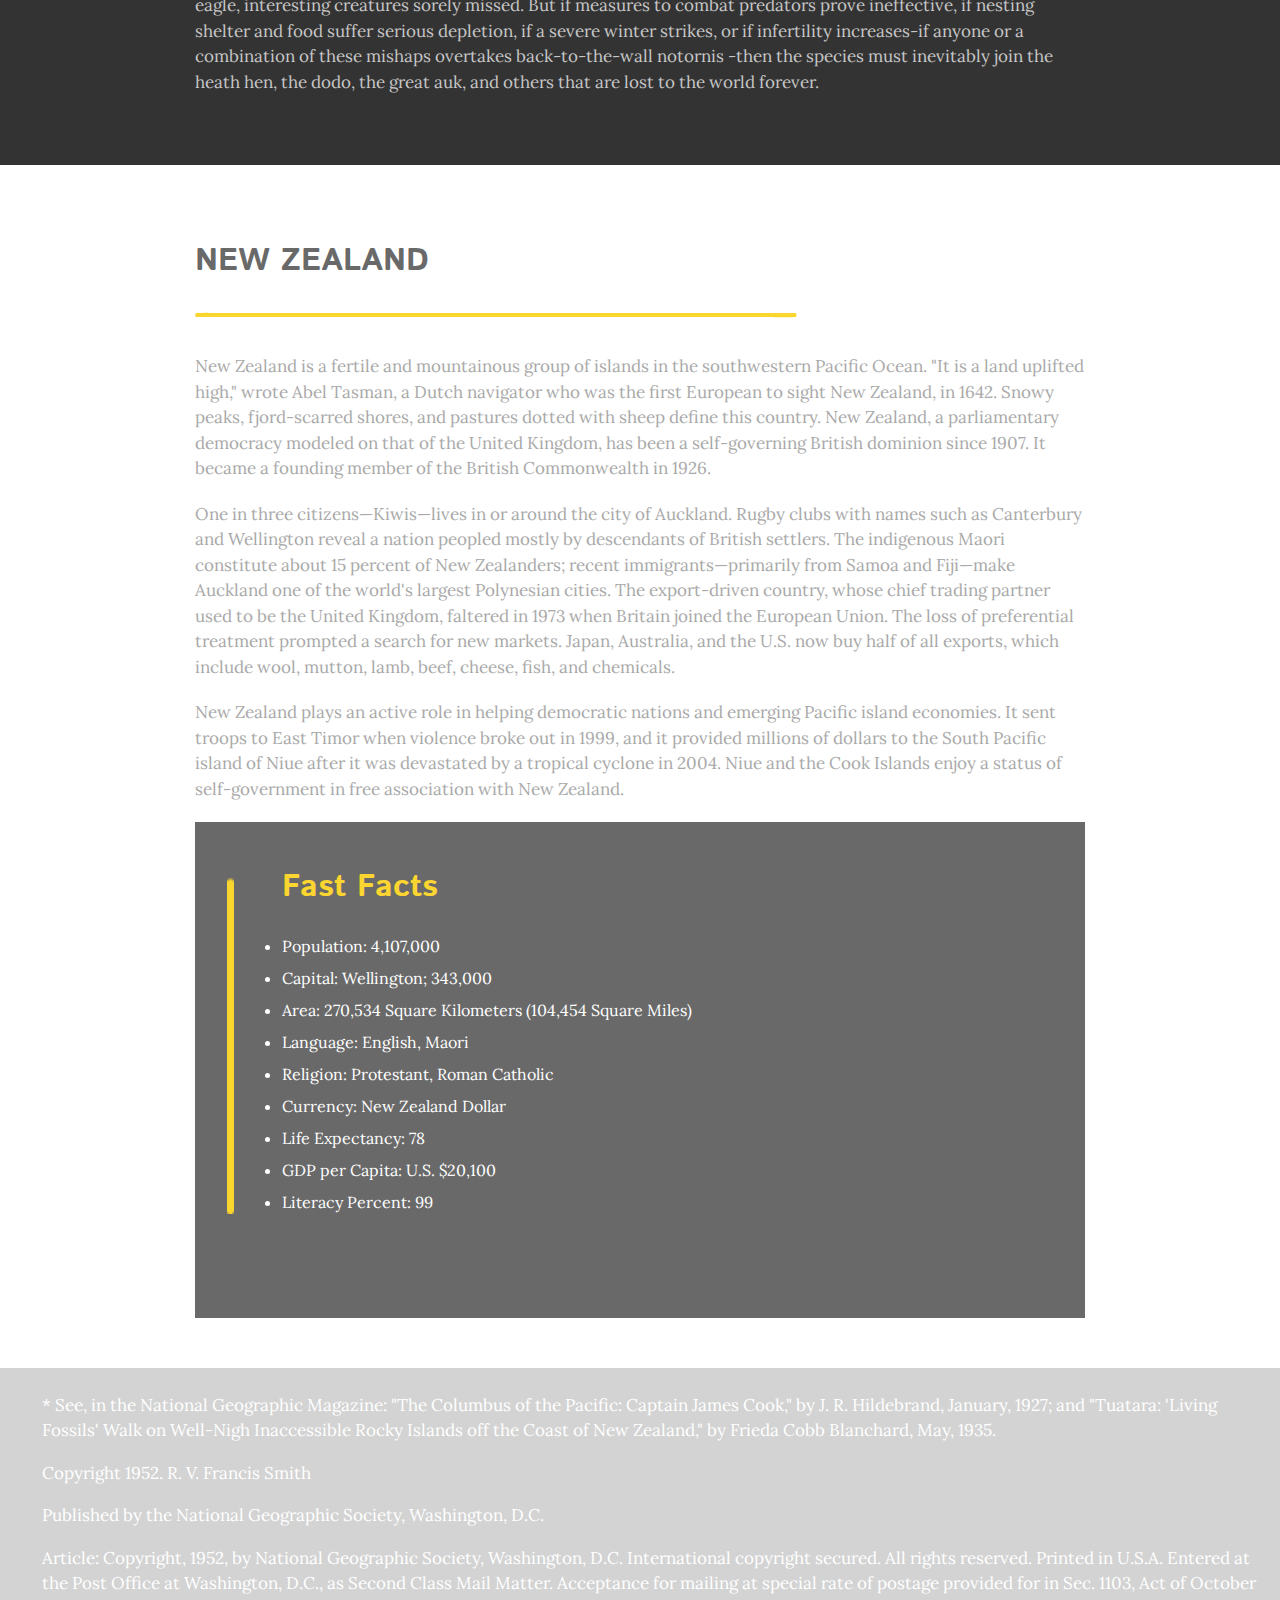
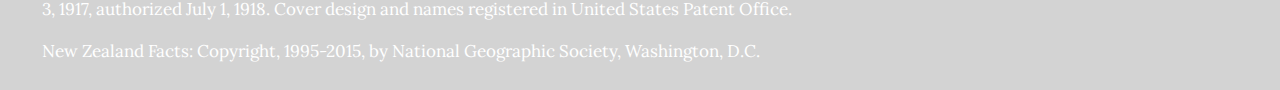
==== commit dce9e4b5: "adding footer" ====
--- a/adjustment.html
+++ b/adjustment.html
@@ -3,7 +3,7 @@
      <header class="main_header">
       <!---------- Link to css ------------>
    <link href='adjustment-style.css' type='text/css' rel='stylesheet'/> 
-       
+         <meta name="viewport" content="width=device-width" />
          <!---------- Link to google font ------------>
     <style>
     @import url('https://fonts.googleapis.com/css?family=Istok+Web:400,700|Lora:400,400i');
@@ -320,7 +320,7 @@
   
 </div><!-- END sections -->
 
-<footer>
+<footer class="footer">
     
    <p> * See, in the National Geographic Magazine: "The Columbus of the Pacific: Captain James Cook," by J. R. Hildebrand, January, 1927; and "Tuatara: 'Living Fossils' Walk on Well-Nigh Inaccessible Rocky Islands off the Coast of New Zealand," by Frieda Cobb Blanchard, May, 1935.</p>
 
--- a/adjustment-style.css
+++ b/adjustment-style.css
@@ -81,7 +81,8 @@
 
 @media only screen and (max-width: 766px) {
   #hero {
-      background: 100vh;
+     
+      background-size: cover;
   }
 }
 
@@ -279,27 +280,40 @@
     margin-top: -5em;
 }
 
-
-
-
-
-
-
-
-
-
-
-
-
-
-
-
-
-
-
-
-
-
-
-
-
+.footer {
+    
+    font-size: .5em;
+    color: lightgray;
+    background: lightgrey;
+    padding: 1em
+    
+}
+
+.footer p {
+    color: white;
+    margin-left: 2em;
+    margin-bottom: 1em;
+}
+
+
+
+
+
+
+
+
+
+
+
+
+
+
+
+
+
+
+
+
+
+
+
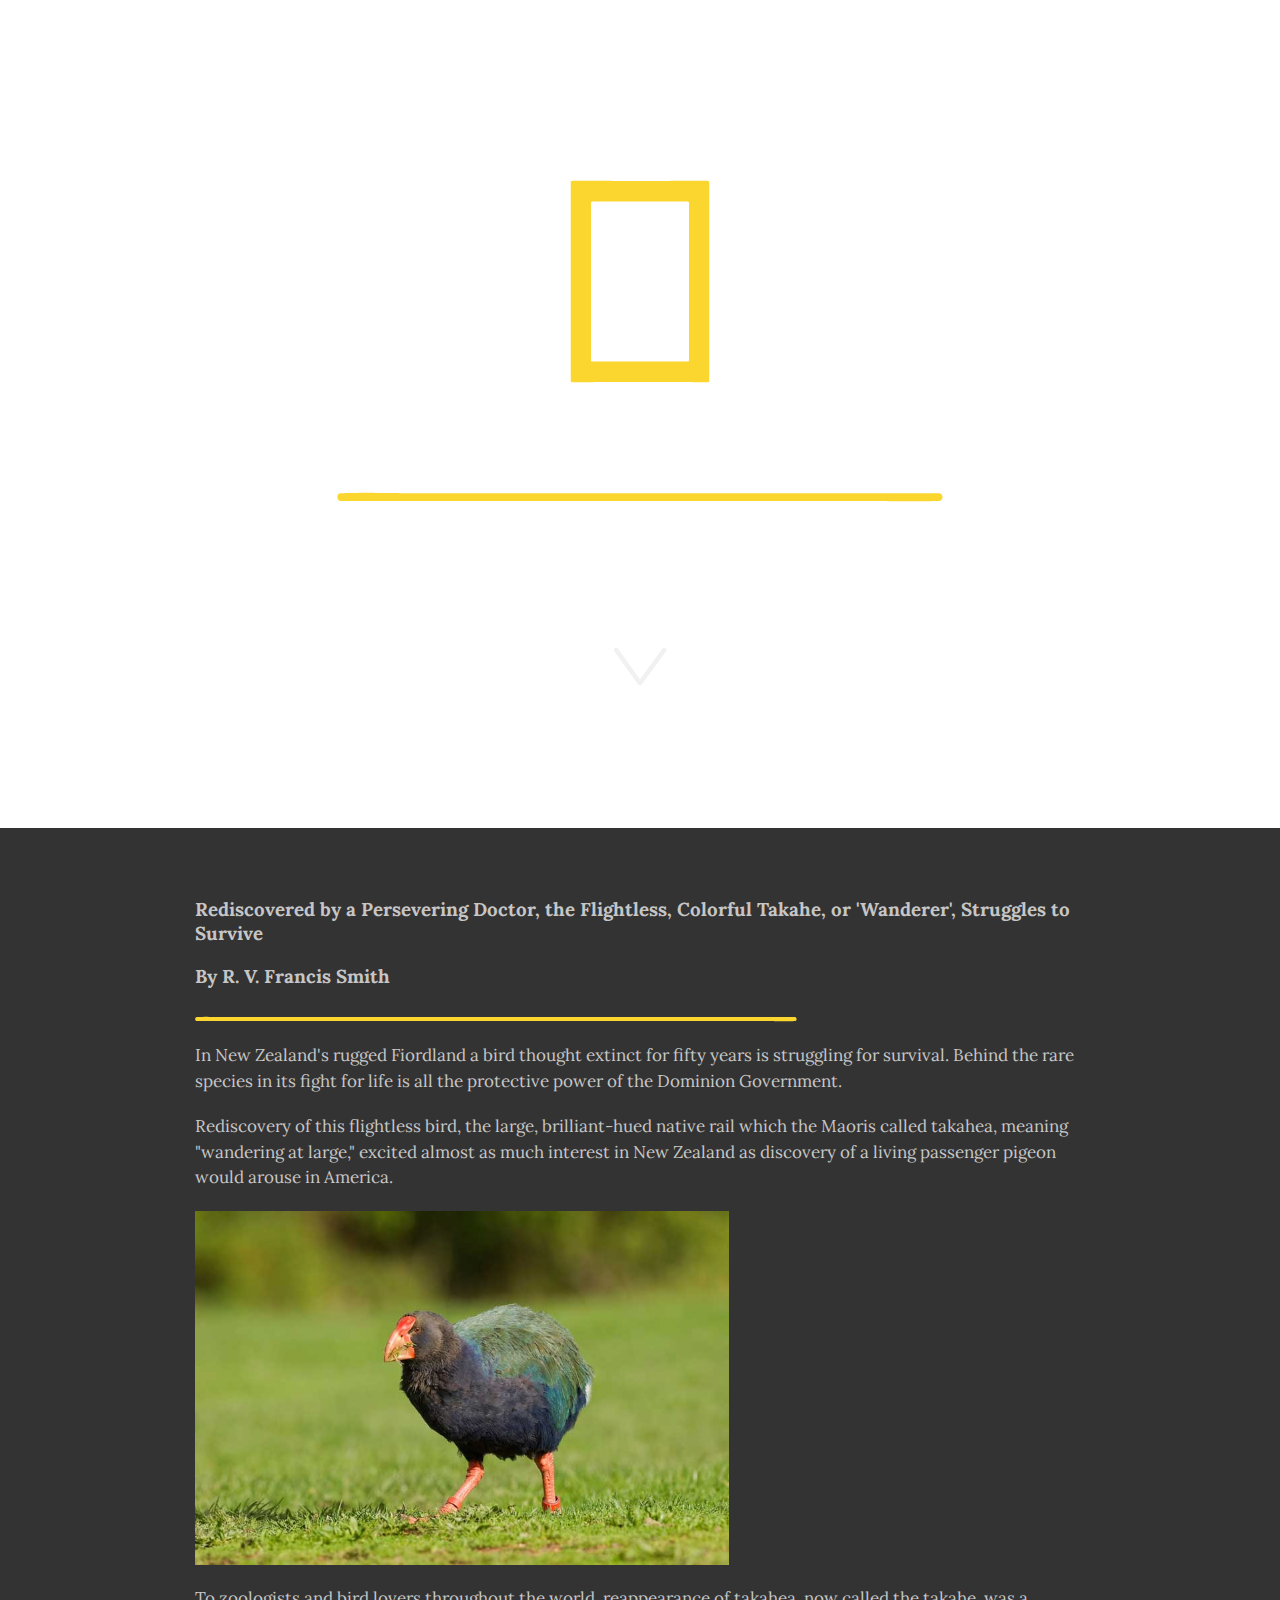
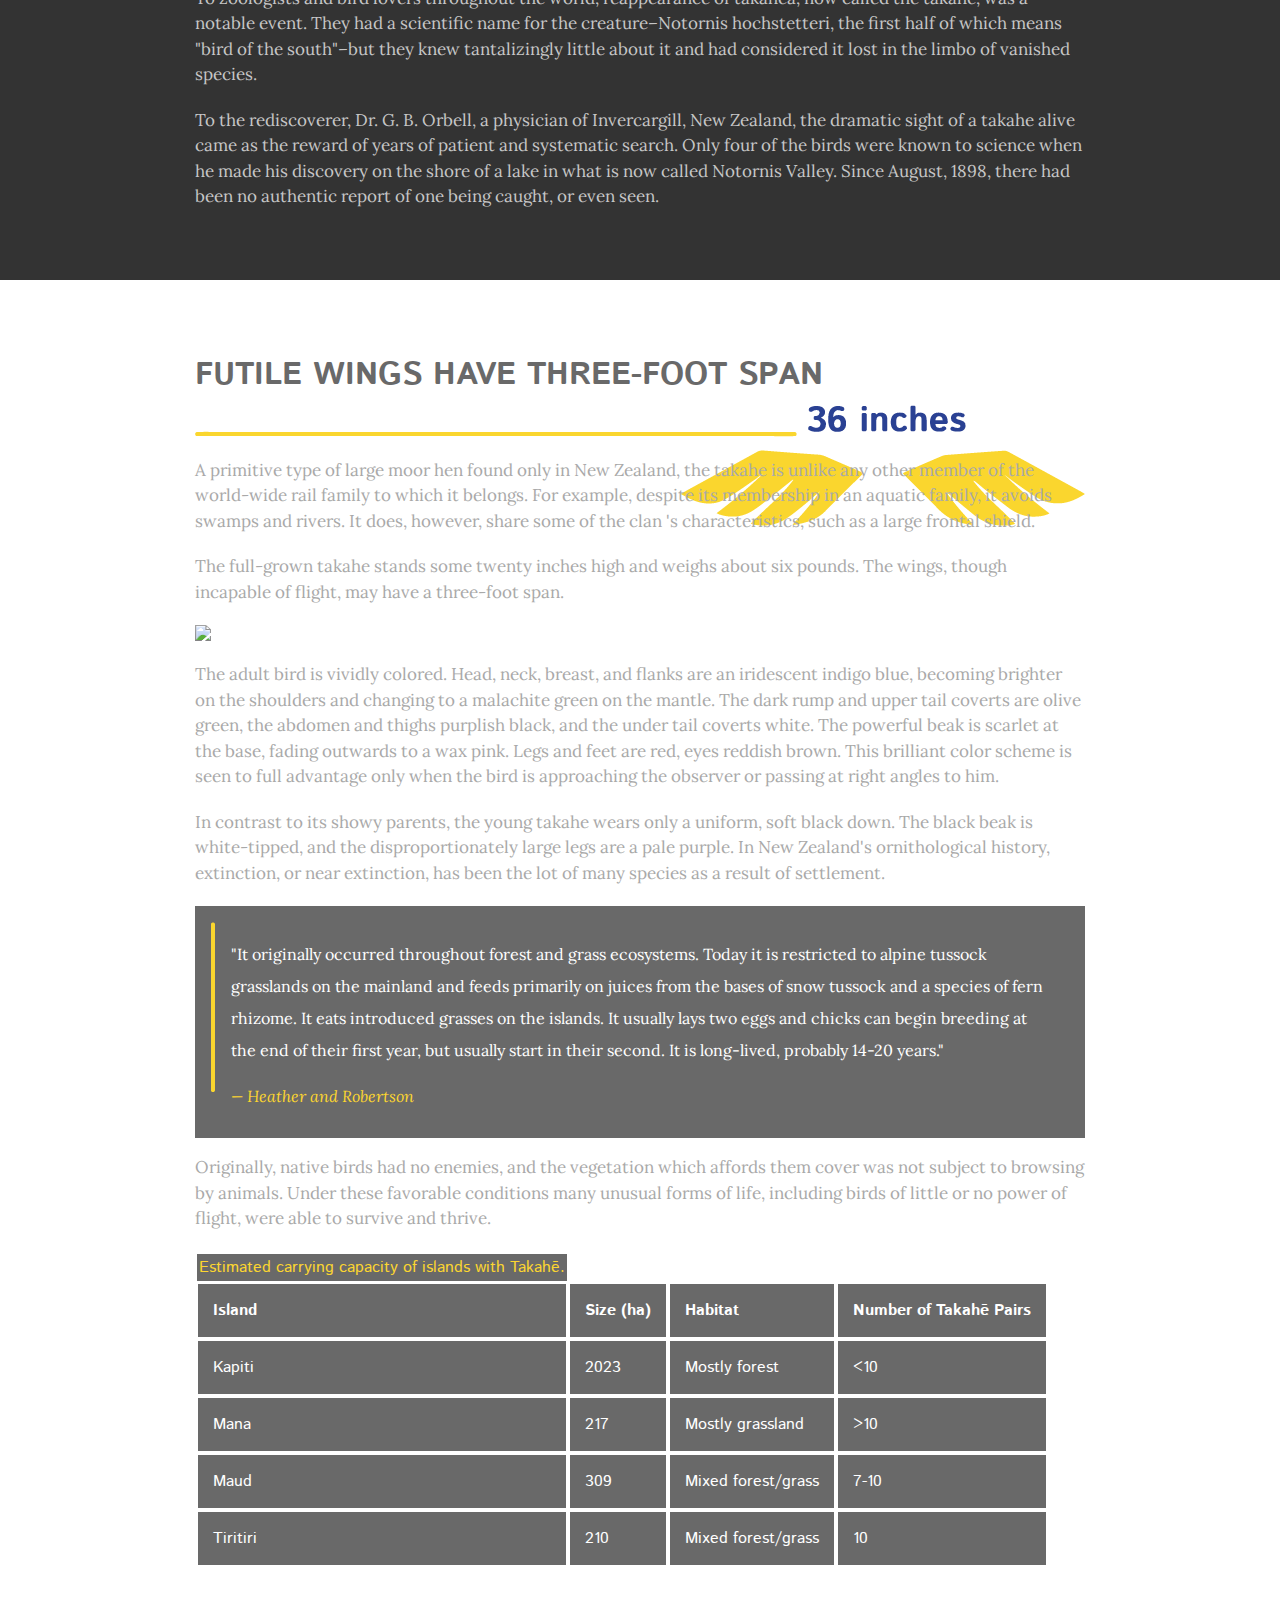
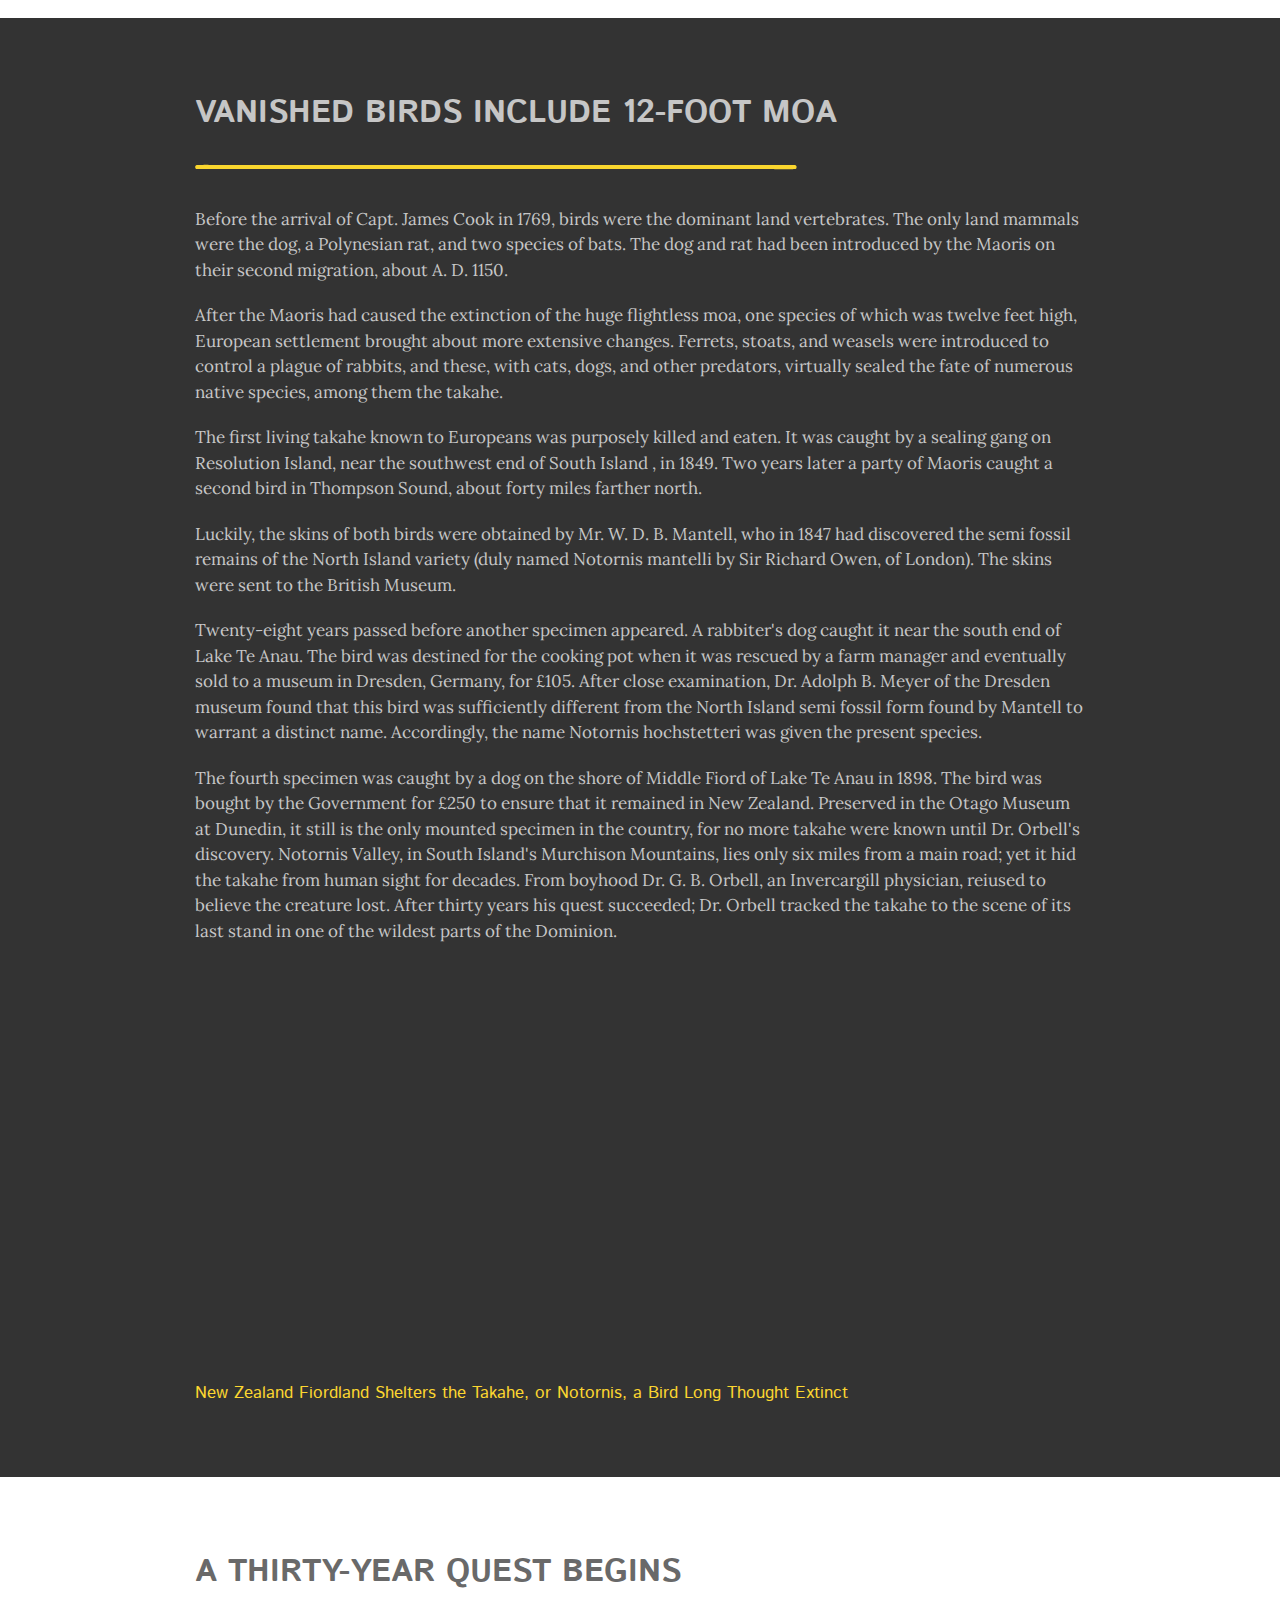
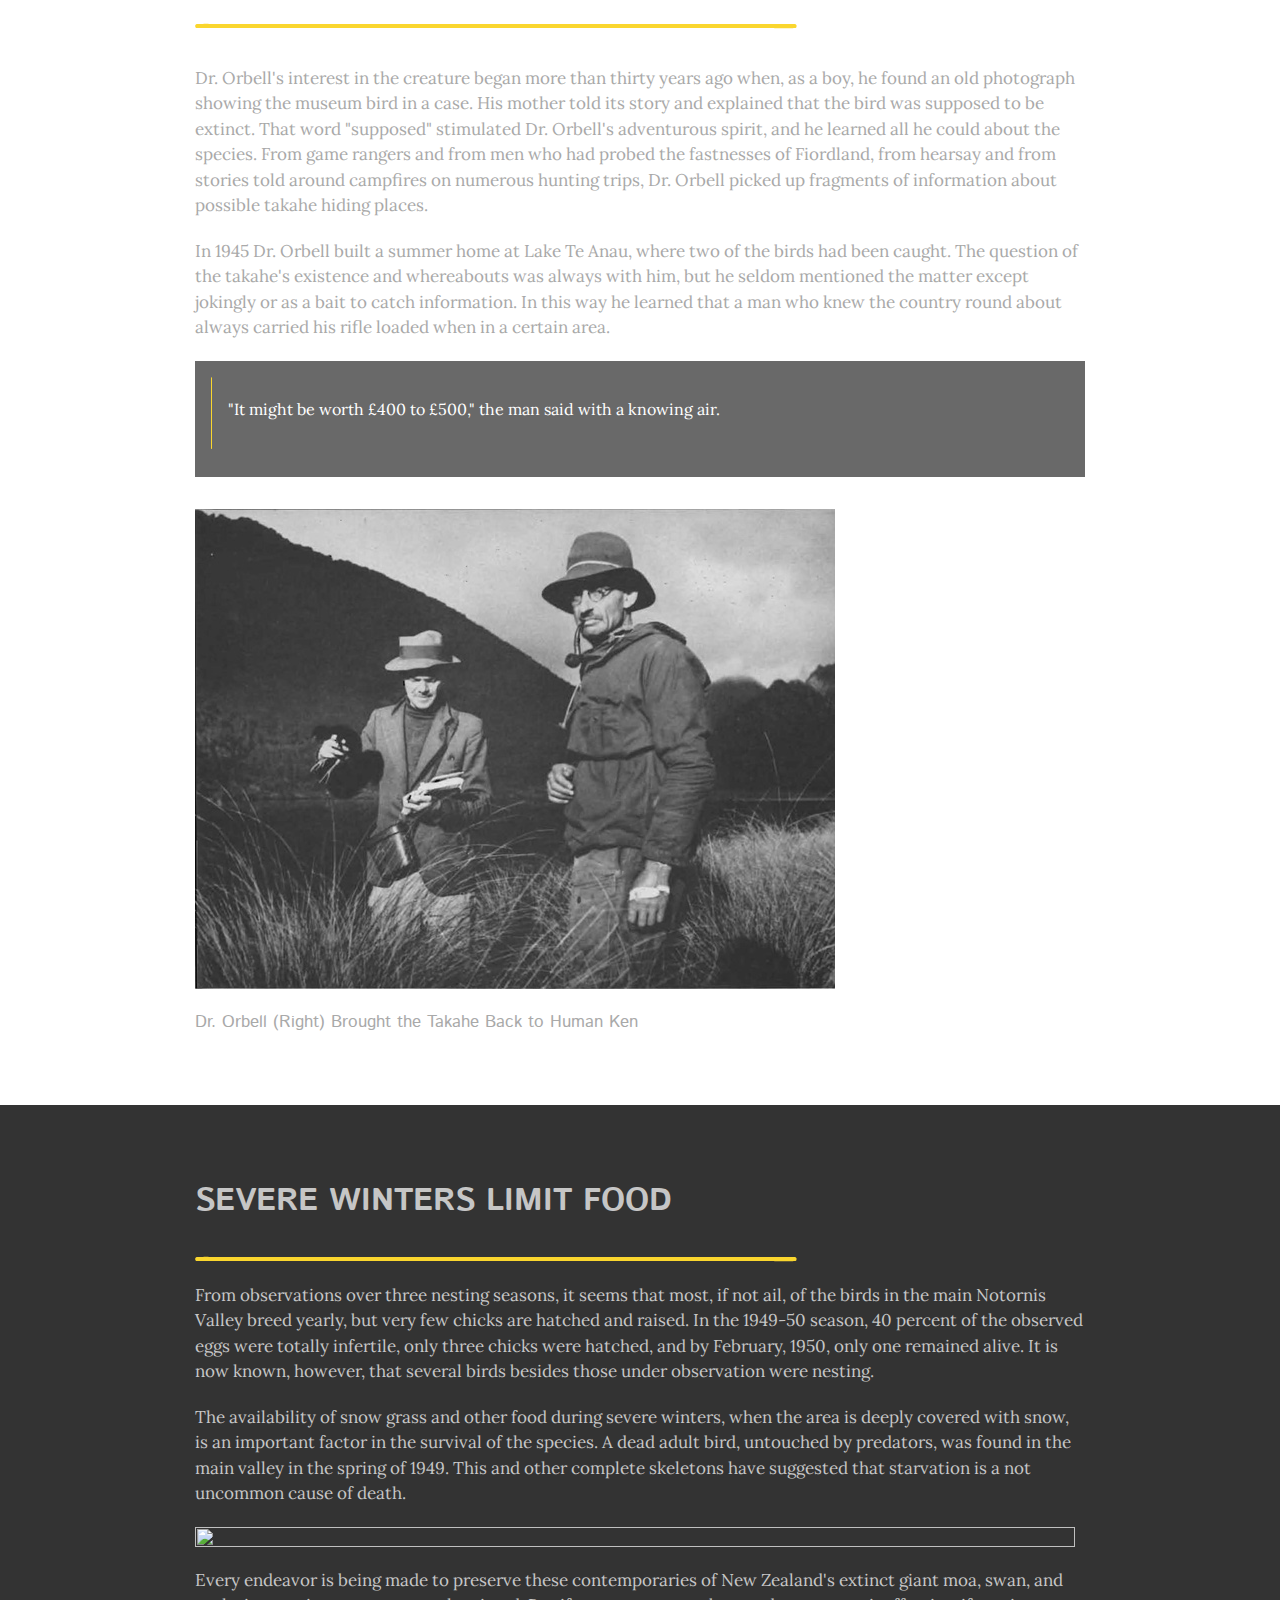
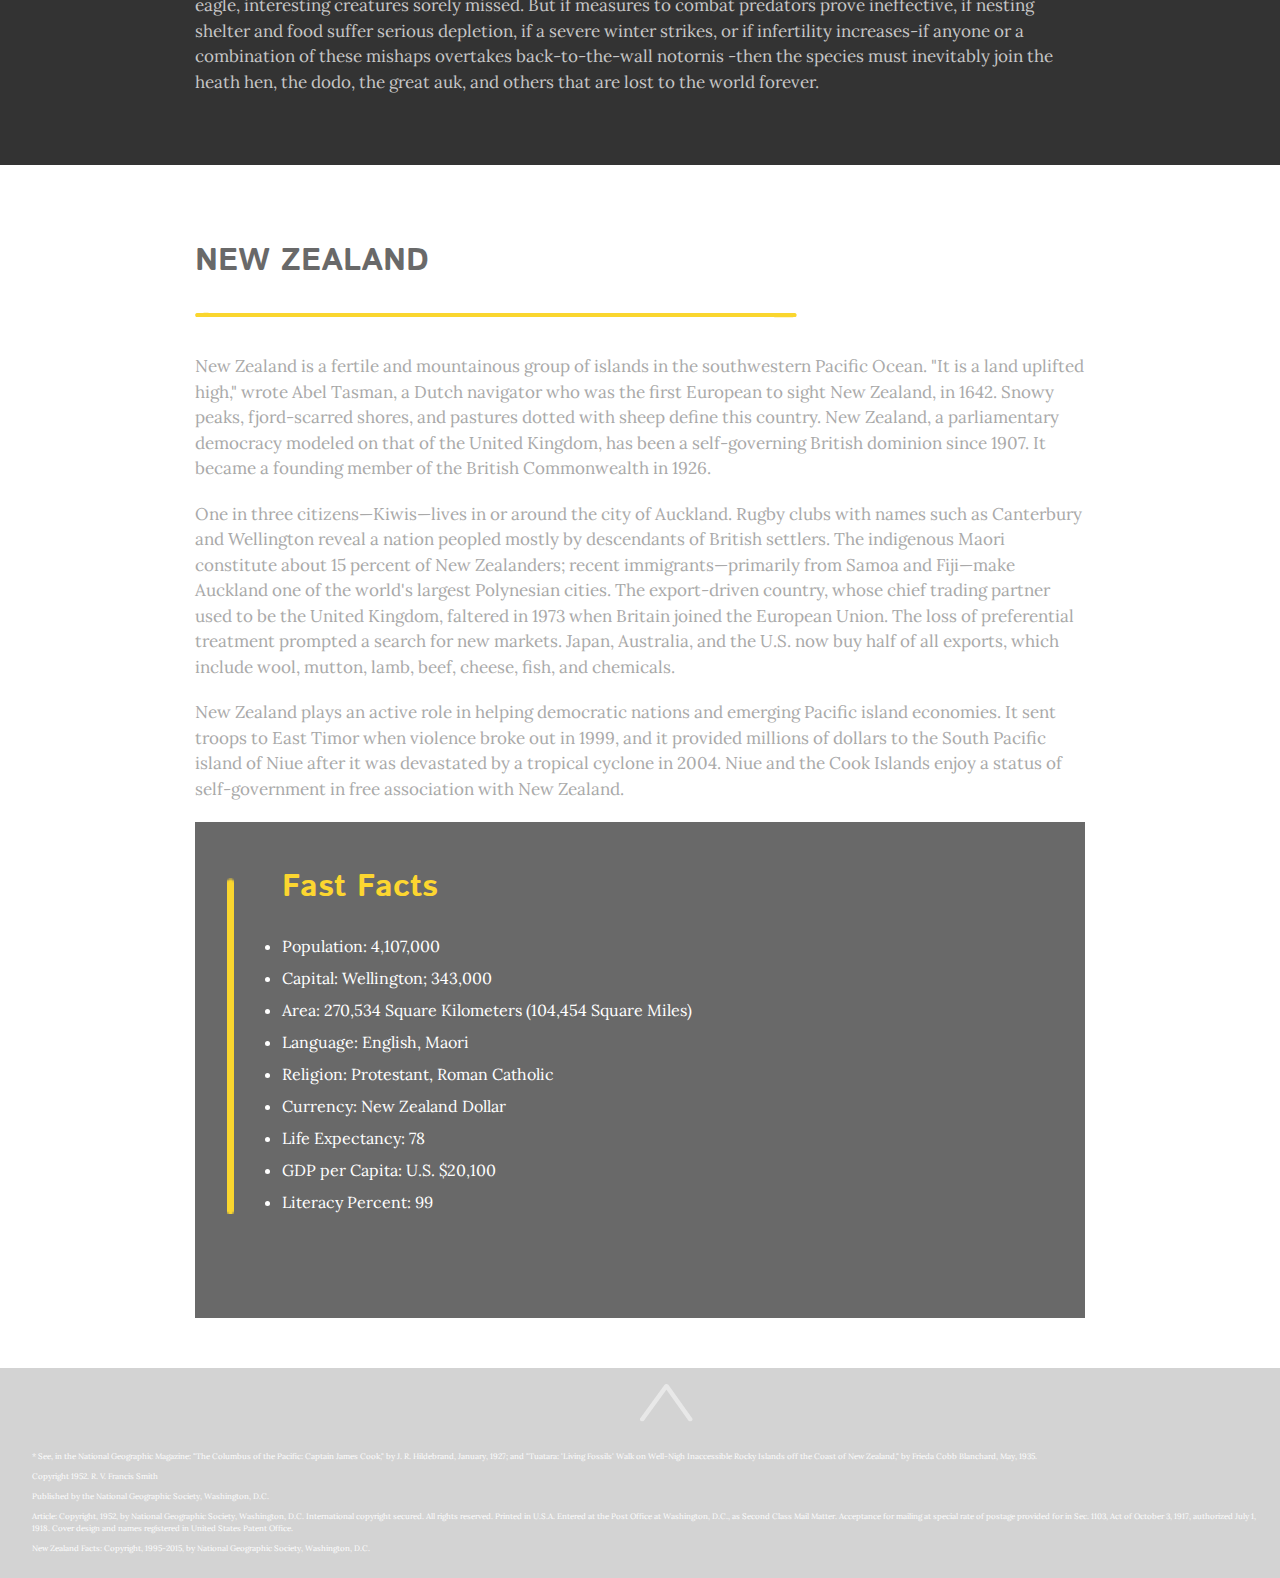
==== commit f23ba12a: "styling footer, adding arrow to top" ====
--- a/adjustment.html
+++ b/adjustment.html
@@ -41,7 +41,7 @@
 <!---------------- logo ------------------>
 
       <a class="logo"><img src="img/national-geographic-logo@72x.png"></a>
-      <h1>The National</h1>
+      <h1 id="top">The National</h1>
     <h1> Geographic Magazine</h1>
           <div class="yellow-line"><img src="img/yellow-line@72x.png">
         </div>
@@ -321,7 +321,7 @@
 </div><!-- END sections -->
 
 <footer class="footer">
-    
+      <a class="arrow-bottom" href="#top"><img src="img/arrow-up@72x.png"></a>
    <p> * See, in the National Geographic Magazine: "The Columbus of the Pacific: Captain James Cook," by J. R. Hildebrand, January, 1927; and "Tuatara: 'Living Fossils' Walk on Well-Nigh Inaccessible Rocky Islands off the Coast of New Zealand," by Frieda Cobb Blanchard, May, 1935.</p>
 
 
--- a/adjustment-style.css
+++ b/adjustment-style.css
@@ -282,7 +282,7 @@
 
 .footer {
     
-    font-size: .5em;
+   
     color: lightgray;
     background: lightgrey;
     padding: 1em
@@ -290,30 +290,45 @@
 }
 
 .footer p {
+     font-size: .5em;
     color: white;
     margin-left: 2em;
     margin-bottom: 1em;
 }
 
 
-
-
-
-
-
-
-
-
-
-
-
-
-
-
-
-
-
-
-
-
-
+.arrow-bottom img {
+    
+    align-self: center;
+    margin-left: 50%;
+    margin-bottom: 1em;
+    
+}
+
+.arrow-bottom img:hover {
+    transform: scale(1.3, 1.3);
+    transition: .3s;
+
+}
+
+
+
+
+
+
+
+
+
+
+
+
+
+
+
+
+
+
+
+
+
+
